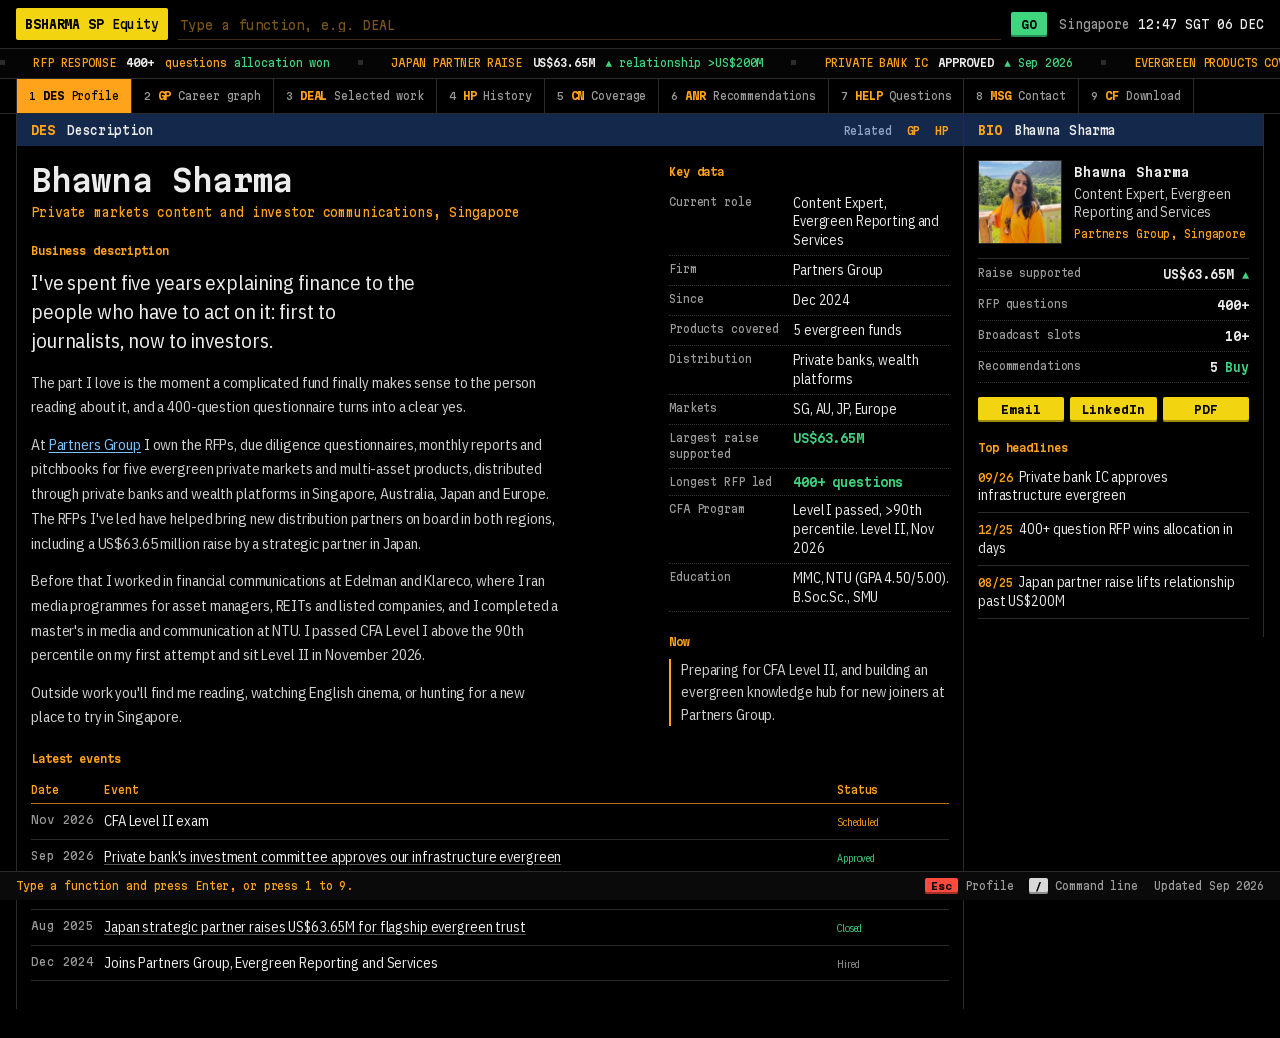
==== index.html @ 039cc3c1 "Publish terminal portfolio Co-Authored-By: Claude Opus 5.5 <noreply@anthropic.com>" ====
<!doctype html>
<html lang="en-SG">
<head>
<meta charset="utf-8">
<meta name="viewport" content="width=device-width, initial-scale=1">
<title>BSHARMA &lt;GO&gt; | Bhawna Sharma</title>
<meta name="description" content="Bhawna Sharma, private markets content and investor communications in Singapore. RFPs, due diligence questionnaires and investor reporting for evergreen funds, with a background in financial PR.">
<link rel="canonical" href="https://bhawna98.github.io/">
<meta name="theme-color" content="#000000">
<meta name="color-scheme" content="dark">
<meta property="og:type" content="profile">
<meta property="og:title" content="BSHARMA &lt;GO&gt; | Bhawna Sharma">
<meta property="og:description" content="Private markets content and investor communications, Singapore. RFPs, DDQs and reporting for evergreen funds.">
<meta property="og:url" content="https://bhawna98.github.io/">
<meta property="og:image" content="https://bhawna98.github.io/assets/img/og-image.png">
<meta property="og:image:width" content="1200">
<meta property="og:image:height" content="630">
<meta name="twitter:card" content="summary_large_image">
<link rel="icon" href="assets/img/favicon.svg" type="image/svg+xml">
<link rel="preload" href="assets/fonts/martianmono.woff2" as="font" type="font/woff2" crossorigin>
<link rel="stylesheet" href="assets/css/terminal.css">
<script>document.documentElement.classList.add("js")</script>
<script type="application/ld+json">
{
  "@context": "https://schema.org",
  "@type": "Person",
  "name": "Bhawna Sharma",
  "jobTitle": "Content Expert, Evergreen Reporting and Services",
  "worksFor": {"@type": "Organization", "name": "Partners Group"},
  "address": {"@type": "PostalAddress", "addressLocality": "Singapore"},
  "email": "mailto:bhawna98@hotmail.com",
  "telephone": "+65 9715 4881",
  "image": "https://bhawna98.github.io/assets/img/headshot.jpg",
  "url": "https://bhawna98.github.io/",
  "sameAs": ["https://www.linkedin.com/in/bhawnasharma1505"],
  "alumniOf": [
    {"@type": "CollegeOrUniversity", "name": "Nanyang Technological University"},
    {"@type": "CollegeOrUniversity", "name": "Singapore Management University"}
  ]
}
</script>
</head>
<body>
<a class="skip" href="#DES">Skip to content</a>

<div class="chrome" id="chrome">
<header class="top">
  <form class="cmd" id="cmd" action="#" autocomplete="off" role="search" aria-label="Terminal command line">
    <span class="sec" title="Loaded security">BSHARMA SP <i>Equity</i></span>
    <label class="sr" for="cmd-in">Type a function, for example DEAL, then press Enter</label>
    <input id="cmd-in" name="fn" type="text" spellcheck="false" autocapitalize="characters" placeholder="Type a function, e.g. DEAL" aria-describedby="cmd-hint" aria-autocomplete="list" aria-controls="cmd-list" aria-expanded="false">
    <button class="key go" type="submit">GO</button>
    <ul class="suggest" id="cmd-list" role="listbox" hidden></ul>
  </form>
  <p class="clock"><span>Singapore</span> <time id="clock">SGT</time></p>
</header>

<div class="tape" aria-hidden="true">
  <div class="tape-track">
    <span>RFP RESPONSE <b>400+</b> questions <em class="up">allocation won</em></span>
    <span>JAPAN PARTNER RAISE <b>US$63.65M</b> <em class="up">&#9650; relationship &gt;US$200M</em></span>
    <span>PRIVATE BANK IC <b>APPROVED</b> <em class="up">&#9650; Sep 2026</em></span>
    <span>EVERGREEN PRODUCTS COVERED <b>5</b></span>
    <span>CRM MIGRATION <b>13,000+</b> contacts</span>
    <span>LINKEDIN VIDEO ENGAGEMENT <b>10.18%</b> <em class="up">&#9650; vs 2&ndash;6% benchmark</em></span>
    <span>BROADCAST INTERVIEWS <b>10+</b> Bloomberg, CNBC, CNA</span>
    <span>CFA LEVEL I <b>&gt;90th pct</b> <em class="flat">Level II Nov 2026</em></span>
    <span>REPORT DRAFTS TO SIGN-OFF <b>&le;4</b></span>
  </div>
</div>

<nav class="fkeys" aria-label="Functions">
  <ol>
    <li><a href="#DES"><kbd>1</kbd><b>DES</b> Profile</a></li>
    <li><a href="#GP"><kbd>2</kbd><b>GP</b> Career graph</a></li>
    <li><a href="#DEAL"><kbd>3</kbd><b>DEAL</b> Selected work</a></li>
    <li><a href="#HP"><kbd>4</kbd><b>HP</b> History</a></li>
    <li><a href="#CN"><kbd>5</kbd><b>CN</b> Coverage</a></li>
    <li><a href="#ANR"><kbd>6</kbd><b>ANR</b> Recommendations</a></li>
    <li><a href="#HELP"><kbd>7</kbd><b>HELP</b> Questions</a></li>
    <li><a href="#MSG"><kbd>8</kbd><b>MSG</b> Contact</a></li>
    <li><a href="#CF"><kbd>9</kbd><b>CF</b> Download</a></li>
  </ol>
</nav>
</div>

<div class="desk">
<main class="screen" id="screen">

  <!-- DES -->
  <section class="fn" id="DES" aria-labelledby="t-des" tabindex="-1">
    <h2 class="bar" id="t-des"><b>DES</b> Description <span class="rel">Related <a href="#GP">GP</a> <a href="#HP">HP</a></span></h2>
    <div class="des">
      <div class="des-main">
        <p class="name">Bhawna Sharma</p>
        <p class="role">Private markets content and investor communications, Singapore</p>
        <h3 class="lbl">Business description</h3>
        <p class="lede">I've spent five years explaining finance to the people who have to act on it: first to journalists, now to investors.</p>
        <div class="prose">
          <p>The part I love is the moment a complicated fund finally makes sense to the person reading about it, and a 400-question questionnaire turns into a clear yes.</p>
          <p>At <a href="https://www.partnersgroup.com" rel="noopener">Partners Group</a> I own the RFPs, due diligence questionnaires, monthly reports and pitchbooks for five evergreen private markets and multi-asset products, distributed through private banks and wealth platforms in Singapore, Australia, Japan and Europe. The RFPs I've led have helped bring new distribution partners on board in both regions, including a US$63.65 million raise by a strategic partner in Japan.</p>
          <p>Before that I worked in financial communications at Edelman and Klareco, where I ran media programmes for asset managers, REITs and listed companies, and I completed a master's in media and communication at NTU. I passed CFA Level I above the 90th percentile on my first attempt and sit Level II in November 2026.</p>
          <p>Outside work you'll find me reading, watching English cinema, or hunting for a new place to try in Singapore.</p>
        </div>
      </div>
      <div class="des-side">
        <h3 class="lbl">Key data</h3>
        <dl class="kv">
          <div><dt>Current role</dt><dd>Content Expert, Evergreen Reporting and Services</dd></div>
          <div><dt>Firm</dt><dd>Partners Group</dd></div>
          <div><dt>Since</dt><dd>Dec 2024</dd></div>
          <div><dt>Products covered</dt><dd>5 evergreen funds</dd></div>
          <div><dt>Distribution</dt><dd>Private banks, wealth platforms</dd></div>
          <div><dt>Markets</dt><dd>SG, AU, JP, Europe</dd></div>
          <div><dt>Largest raise supported</dt><dd class="num">US$63.65M</dd></div>
          <div><dt>Longest RFP led</dt><dd class="num">400+ questions</dd></div>
          <div><dt>CFA Program</dt><dd>Level I passed, &gt;90th percentile. Level II, Nov 2026</dd></div>
          <div><dt>Education</dt><dd>MMC, NTU (GPA 4.50/5.00). B.Soc.Sc., SMU</dd></div>
        </dl>
        <h3 class="lbl">Now</h3>
        <p class="now">Preparing for CFA Level II, and building an evergreen knowledge hub for new joiners at Partners Group.</p>
      </div>
    </div>
    <h3 class="lbl pad">Latest events</h3>
    <table class="grid events">
      <thead><tr><th scope="col">Date</th><th scope="col">Event</th><th scope="col">Status</th></tr></thead>
      <tbody>
        <tr><td class="d">Nov 2026</td><td>CFA Level II exam</td><td><span class="tag flat">Scheduled</span></td></tr>
        <tr><td class="d">Sep 2026</td><td><a href="#deal-ic">Private bank's investment committee approves our infrastructure evergreen</a></td><td><span class="tag up">Approved</span></td></tr>
        <tr><td class="d">Dec 2025</td><td><a href="#deal-rfp">400+ question RFP for a Spanish bank's new multi-strategy fund</a></td><td><span class="tag up">Allocation won</span></td></tr>
        <tr><td class="d">Aug 2025</td><td><a href="#deal-jp">Japan strategic partner raises US$63.65M for flagship evergreen trust</a></td><td><span class="tag up">Closed</span></td></tr>
        <tr><td class="d">Dec 2024</td><td>Joins Partners Group, Evergreen Reporting and Services</td><td><span class="tag">Hired</span></td></tr>
      </tbody>
    </table>
  </section>

  <!-- GP -->
  <section class="fn" id="GP" aria-labelledby="t-gp" tabindex="-1">
    <h2 class="bar" id="t-gp"><b>GP</b> Career graph, Aug 2016 to date <span class="rel">Related <a href="#HP">HP</a> <a href="#DEAL">DEAL</a></span></h2>
    <p class="intro">Ten years in one line: from reporting financial news, to getting clients into it, to writing the documents investors allocate on. Flags mark the events in the table below.</p>
    <div class="chart-wrap">
      <svg class="gp" viewBox="0 0 960 330" role="img" aria-labelledby="gp-title gp-desc">
        <title id="gp-title">Career timeline, 2016 to 2026</title>
        <desc id="gp-desc">Four lanes. Study: SMU Aug 2016 to Jan 2021, NTU Aug 2023 to Dec 2024. CFA Program Nov 2023 to Nov 2026. Communications: Klareco Jun 2021 to Jan 2022, Edelman Feb 2022 to Jul 2023, Moody's Jun to Aug 2024. Private markets: Partners Group Dec 2024 to date. Eight flagged events are listed in the table that follows.</desc>
        <!-- x = 120 + (year - 2016.583) * 80 ; 2016.583 = Aug 2016 -->
        <g class="gx">
          <line x1="153" y1="56" x2="153" y2="292"/><line x1="233" y1="56" x2="233" y2="292"/><line x1="313" y1="56" x2="313" y2="292"/><line x1="393" y1="56" x2="393" y2="292"/><line x1="473" y1="56" x2="473" y2="292"/><line x1="553" y1="56" x2="553" y2="292"/><line x1="633" y1="56" x2="633" y2="292"/><line x1="713" y1="56" x2="713" y2="292"/><line x1="793" y1="56" x2="793" y2="292"/><line x1="873" y1="56" x2="873" y2="292"/>
        </g>
        <g class="ax">
          <text x="153" y="312">2017</text><text x="233" y="312">2018</text><text x="313" y="312">2019</text><text x="393" y="312">2020</text><text x="473" y="312">2021</text><text x="553" y="312">2022</text><text x="633" y="312">2023</text><text x="713" y="312">2024</text><text x="793" y="312">2025</text><text x="873" y="312">2026</text>
        </g>
        <g class="lanes">
          <text x="10" y="112">Study</text>
          <text x="10" y="162">CFA Program</text>
          <text x="10" y="212">Communications</text>
          <text x="10" y="262">Private markets</text>
          <line x1="120" y1="292" x2="950" y2="292"/>
        </g>
        <!-- event flag poles sit behind the bars -->
        <g class="flags">
          <g><line x1="550.0" y1="196" x2="550.0" y2="30"/><rect x="550.0" y="30" width="15" height="16"/><text x="557.5" y="42">1</text></g>
          <g><line x1="623.4" y1="196" x2="623.4" y2="30"/><rect x="623.4" y="30" width="15" height="16"/><text x="630.9" y="42">2</text></g>
          <g><line x1="630.0" y1="196" x2="630.0" y2="54"/><rect x="630.0" y="54" width="15" height="16"/><text x="637.5" y="66">3</text></g>
          <g><line x1="756.6" y1="196" x2="756.6" y2="30"/><rect x="756.6" y="30" width="15" height="16"/><text x="764.1" y="42">4</text></g>
          <g><line x1="843.4" y1="246" x2="843.4" y2="30"/><rect x="843.4" y="30" width="15" height="16"/><text x="850.9" y="42">5</text></g>
          <g><line x1="870.0" y1="246" x2="870.0" y2="54"/><rect x="870.0" y="54" width="15" height="16"/><text x="877.5" y="66">6</text></g>
          <g><line x1="930.0" y1="246" x2="930.0" y2="30"/><rect x="930.0" y="30" width="15" height="16"/><text x="937.5" y="42">7</text></g>
          <g class="next"><line x1="943.4" y1="146" x2="943.4" y2="54"/><rect x="943.4" y="54" width="15" height="16"/><text x="950.9" y="66">8</text></g>
        </g>
        <!-- bars -->
        <g class="b study">
          <rect x="120.0" y="96" width="353.4" height="24"/><text x="128.0" y="112">SMU, B.Soc.Sc. Politics, Law and Economics</text>
          <rect x="680.0" y="96" width="113.4" height="24"/><text x="688.0" y="112">NTU, MMC</text>
        </g>
        <g class="b cfa">
          <rect x="700.0" y="146" width="233.4" height="24"/><text x="708.0" y="162">CFA Program, Level I passed</text>
          <rect class="future" x="933.4" y="146" width="13.3" height="24"/>
        </g>
        <g class="b comms">
          <rect x="506.7" y="196" width="51.3" height="24"/><text x="506.7" y="189" class="above">Klareco</text>
          <rect x="560.0" y="196" width="120.0" height="24"/><text x="568.0" y="212">Edelman</text>
          <rect x="746.7" y="196" width="20.0" height="24"/><text x="746.7" y="189" class="above">Moody's</text>
        </g>
        <g class="b pm">
          <rect x="786.7" y="246" width="146.7" height="24"/><text x="794.7" y="262">Partners Group</text>
        </g>
        <line class="now" x1="933.4" y1="80" x2="933.4" y2="292"/><text class="now-lbl" x="933.4" y="76">now</text>
      </svg>
    </div>
    <p class="swipe">Swipe the chart to see earlier years.</p>
    <table class="grid legend">
      <thead><tr><th scope="col">Flag</th><th scope="col">Date</th><th scope="col">Event</th></tr></thead>
      <tbody>
        <tr><td class="f">1</td><td class="d">Dec 2021</td><td>Seven placements for a dormitory operator on International Migrants Day, including Straits Times and CNA</td></tr>
        <tr><td class="f">2</td><td class="d">Nov 2022</td><td>First Bloomberg TV interview for Principal Asset Management's Head of Asian Fixed Income</td></tr>
        <tr><td class="f">3</td><td class="d">Dec 2022</td><td>Wall Street Journal coverage for the same programme</td></tr>
        <tr><td class="f">4</td><td class="d">2024</td><td>Moody's LinkedIn video series: 10.18% engagement, 8.62% click-through</td></tr>
        <tr><td class="f">5</td><td class="d">Aug 2025</td><td>US$63.65M raise by a strategic partner in Japan</td></tr>
        <tr><td class="f">6</td><td class="d">Dec 2025</td><td>400+ question RFP; allocation won within days</td></tr>
        <tr><td class="f">7</td><td class="d">Sep 2026</td><td>Investment committee approval from a leading Asian private bank</td></tr>
        <tr><td class="f next">8</td><td class="d">Nov 2026</td><td>CFA Level II (scheduled)</td></tr>
      </tbody>
    </table>
  </section>

  <!-- DEAL -->
  <section class="fn" id="DEAL" aria-labelledby="t-deal" tabindex="-1">
    <h2 class="bar" id="t-deal"><b>DEAL</b> Selected work <span class="rel">Related <a href="#ANR">ANR</a> <a href="#CN">CN</a></span></h2>
    <p class="intro">Select a row for the full story. Client names are withheld; quotations from internal emails are reproduced with names removed.</p>
    <div class="dlog" role="list">
      <div class="dhead" aria-hidden="true"><span>Date</span><span>Counterparty</span><span>Mandate</span><span>Size</span><span>Outcome</span></div>

      <details class="drow" id="deal-ic" role="listitem">
        <summary><span class="d">Sep 2026</span><span class="cp">Leading Asian private bank</span><span class="md">DDQ and data appendices, infrastructure evergreen</span><span class="sz">&mdash;</span><span class="oc up">IC approved</span></summary>
        <div class="dbody">
          <h3>Investment committee approval from a leading Asian private bank</h3>
          <p>I led the due diligence questionnaire and data appendices for our infrastructure evergreen independently. The bank's investment committee approved the fund in September 2026, and I'm now updating the appendices ahead of its launch.</p>
          <blockquote><p>&ldquo;Good news &ndash; [the bank] has received IC approval for [the fund]. Thanks so much for your help!&rdquo;</p><footer>Private Wealth APAC, Partners Group</footer></blockquote>
        </div>
      </details>

      <details class="drow" id="deal-rfp" role="listitem">
        <summary><span class="d">Dec 2025</span><span class="cp">Leading Spanish bank</span><span class="md">RFP, 400+ questions</span><span class="sz">&mdash;</span><span class="oc up">Allocation won</span></summary>
        <div class="dbody">
          <h3>A 400-question RFP, answered in time to win the allocation</h3>
          <p>A leading Spanish bank was building its market's first multi-strategy, open-ended private markets fund with Partners Group and needed our infrastructure evergreen through due diligence first. I ran the full response and submitted at 1am Singapore time. Within 24 hours the bank said it would include the fund, and within days it committed to it as the fourth Partners Group evergreen in its new fund.</p>
          <h4>How I ran it</h4>
          <p>The questionnaire ran past 400 questions, several well beyond the standard ILPA DDQ, and its deadline collided with month-end reporting. I built a tracker that gave every question an owner, a status and a reviewer, so nothing stalled with experts across investments, product, legal and compliance, then worked through the weekend and several late nights to fold in every expert comment.</p>
          <blockquote><p>&ldquo;Bhawna put in an incredible amount of work (including working through the entire weekend and several late nights) to ensure all questions were answered and comments from SMEs incorporated. As a result of these efforts, [the bank] has already committed to including [the fund] as the 4th PG Evergreen in their upcoming fund.&rdquo;</p><footer>Head of Evergreen Reporting and Services, Partners Group</footer></blockquote>
          <blockquote><p>&ldquo;Again, just walking out of a meeting with [the bank] and they are already willing to include this&hellip; So THANK YOU again, this contributes to the business!!!&rdquo;</p><footer>Relationship Manager, Partners Group</footer></blockquote>
        </div>
      </details>

      <details class="drow" id="deal-jp" role="listitem">
        <summary><span class="d">Aug 2025</span><span class="cp">Strategic distribution partner, Japan</span><span class="md">RFP, flagship evergreen trust</span><span class="sz num">US$63.65M</span><span class="oc up">Raised</span></summary>
        <div class="dbody">
          <h3>US$63.65 million from a strategic distribution partner</h3>
          <p>One of Partners Group's strategic partners in Japan, a securities joint venture of two global banks, raised a second round for our flagship evergreen trust through its Japan feeder. I led the RFP behind the conversion. The raise took the relationship above US$200 million, and senior leadership recognised it as deepening a global strategic partnership.</p>
          <blockquote><p>&ldquo;With the new subscription, this pushes the [partner] relationships above US$200m in size with plans for further fund raises in 2026, deepening the strategic partnership we have together with [the partner's parent bank] globally.&rdquo;</p><footer>Then Head of Hong Kong office, Partners Group</footer></blockquote>
        </div>
      </details>

      <details class="drow" id="deal-media" role="listitem">
        <summary><span class="d">2022&ndash;23</span><span class="cp">Principal Asset Management</span><span class="md">Media programme, Asia</span><span class="sz num">10+ broadcast</span><span class="oc up">Bloomberg, CNBC, WSJ</span></summary>
        <div class="dbody">
          <h3>Building an asset manager's voice in Asian media</h3>
          <p>Principal Asset Management had strong coverage in the US and UK but little in Asia. As day-to-day media lead I pitched around the news cycle and prepared its Head of Asian Fixed Income, who was new to interviews, until he was fronting Bloomberg and CNBC. The programme produced more than ten broadcast appearances, plus coverage in the Wall Street Journal, Pensions &amp; Investments and Citywire Asia, and outlets began coming to us for interviews.</p>
          <p><a class="fnlink" href="#CN"><b>CN</b> See the coverage</a></p>
        </div>
      </details>

      <details class="drow" id="deal-centurion" role="listitem">
        <summary><span class="d">Dec 2021</span><span class="cp">Centurion Corporation</span><span class="md">Reputation, International Migrants Day</span><span class="sz num">7 placements</span><span class="oc up">ST, CNA, Ch 5, Ch 8</span></summary>
        <div class="dbody">
          <h3>Turning around coverage for a dormitory operator</h3>
          <p>After a Business Times article questioned the gap between Centurion Corporation's ESG commitments and conditions for migrant workers, International Migrants Day was a chance to show its welfare work. Splitting outreach with my manager on a tight timeline, we secured seven placements, including The Straits Times, CNA and the Channel 5 and Channel 8 evening news.</p>
        </div>
      </details>
    </div>

    <h3 class="lbl pad">Other activity</h3>
    <table class="grid">
      <thead><tr><th scope="col">Date</th><th scope="col">Activity</th><th scope="col" class="r">Figure</th></tr></thead>
      <tbody>
        <tr><td class="d">2025&ndash;26</td><td>Monthly reporting for five evergreen products; complex reports signed off in four drafts or fewer</td><td class="r num">&le;4 drafts</td></tr>
        <tr><td class="d">2025</td><td>Migration of client contacts to a new CRM platform</td><td class="r num">13,000+</td></tr>
        <tr><td class="d">2024</td><td>LinkedIn video campaign at Moody's, against a 2&ndash;6% benchmark</td><td class="r num">10.18% eng.<br>8.62% CTR</td></tr>
        <tr><td class="d">2022</td><td>Account lead on assets for the Singapore Media Festival</td><td class="r num">20+</td></tr>
        <tr><td class="d">2021</td><td>Research behind winning SPAC pitches at Klareco</td><td class="r num">2 won</td></tr>
      </tbody>
    </table>
  </section>

  <!-- HP -->
  <section class="fn" id="HP" aria-labelledby="t-hp" tabindex="-1">
    <h2 class="bar" id="t-hp"><b>HP</b> History <span class="rel">Related <a href="#GP">GP</a></span></h2>
    <div class="hist">
      <details class="hrow" open>
        <summary><span class="d">Dec 2024 &ndash; now</span><span class="pos">Content Expert, Evergreen Reporting and Services</span><span class="org">Partners Group</span></summary>
        <p>Own RFPs, DDQs, monthly reports and pitchbooks for five evergreen products. Mentor junior colleagues, maintain the team's documentation and am building a knowledge hub for new joiners. Adopted Upslide for monthly pitchbooks and worked with two internal teams to automate manual reporting steps in under a week.</p>
      </details>
      <details class="hrow">
        <summary><span class="d">Jun &ndash; Aug 2024</span><span class="pos">Marketing Intern, Compliance and Third-Party Risk</span><span class="org">Moody's</span></summary>
        <p>Ran the content campaign for a fireside video series from messaging to post-launch analysis, co-wrote two insight articles, and built an APAC PR pitchbook from scratch.</p>
      </details>
      <details class="hrow">
        <summary><span class="d">Aug 2023 &ndash; Dec 2024</span><span class="pos">Master of Media and Communication</span><span class="org">Nanyang Technological University</span></summary>
        <p>GPA 4.50/5.00. Enrolled in the CFA Program in the same year; passed Level I above the 90th percentile.</p>
      </details>
      <details class="hrow">
        <summary><span class="d">Feb 2022 &ndash; Jul 2023</span><span class="pos">Client Executive</span><span class="org">Edelman Singapore</span></summary>
        <p>Day-to-day lead on financial services and public sector accounts, including Principal Asset Management, IMDA and Standard Chartered. My creative brief for one account was used in office-wide training as the example to follow.</p>
      </details>
      <details class="hrow">
        <summary><span class="d">Jun 2021 &ndash; Jan 2022</span><span class="pos">Executive, Financial Communications</span><span class="org">Klareco Communications</span></summary>
        <p>Media monitoring, announcements and media relations across eight accounts including Parkway Life REIT, Sembcorp Marine, Cambridge Associates and Centurion, plus research for new-business pitches.</p>
      </details>
      <details class="hrow">
        <summary><span class="d">Aug 2016 &ndash; Jan 2021</span><span class="pos">B.Soc.Sc. in Politics, Law and Economics</span><span class="org">Singapore Management University</span></summary>
        <p>Internships at CNBC (five published articles on CNBC.com), Temasek International on the Temasek Review, and Yara Asia.</p>
      </details>
    </div>
  </section>

  <!-- CN -->
  <section class="fn" id="CN" aria-labelledby="t-cn" tabindex="-1">
    <h2 class="bar" id="t-cn"><b>CN</b> Coverage <span class="rel">Related <a href="#deal-media">DEAL</a></span></h2>
    <p class="intro">Coverage I secured for clients, and pieces I wrote. Links open the original source.</p>
    <div class="filters" role="group" aria-label="Filter coverage">
      <button type="button" aria-pressed="true" data-f="all">All <span>17</span></button>
      <button type="button" aria-pressed="false" data-f="tv">Broadcast <span>6</span></button>
      <button type="button" aria-pressed="false" data-f="print">Print and online <span>7</span></button>
      <button type="button" aria-pressed="false" data-f="own">Written by me <span>4</span></button>
    </div>
    <ol class="news">
      <li data-k="tv"><span class="d">May 23</span><span class="src">BBG</span><a href="https://www.bloomberg.com/news/videos/2023-05-19/principal-s-howe-chung-wan-on-fixed-income-strategy-video" rel="noopener">Principal's Howe Chung Wan on fixed income strategy</a><span class="ty">TV</span></li>
      <li data-k="print"><span class="d">May 23</span><span class="src">P&amp;I</span><a href="https://www.pionline.com/special-report-family-office/rise-family-offices-asia-friend-or-foe-money-managers" rel="noopener">Rise of family offices in Asia: friend or foe to money managers?</a><span class="ty">Print</span></li>
      <li data-k="tv"><span class="d">Mar 23</span><span class="src">BBG</span><a href="https://www.bloomberg.com/news/videos/2023-03-23/closer-to-the-end-of-fed-hikes-principal-am-s-wan" rel="noopener">Closer to the end of Fed hikes</a><span class="ty">TV</span></li>
      <li data-k="print"><span class="d">Dec 22</span><span class="src">WSJ</span><a href="https://www.wsj.com/articles/chinese-property-bonds-are-suddenly-a-huge-winner-11671171794" rel="noopener">Chinese property bonds are suddenly a huge winner</a><span class="ty">Print</span></li>
      <li data-k="tv"><span class="d">Nov 22</span><span class="src">BBG</span><a href="https://www.bloomberg.com/news/videos/2022-11-01/making-sense-of-global-markets" rel="noopener">Making sense of global markets</a><span class="ty">TV</span></li>
      <li data-k="tv"><span class="d">2022&ndash;23</span><span class="src">CNA</span><a href="https://www.channelnewsasia.com/watch/strong-returns-us-market-date-expert-4276716" rel="noopener">Strong returns in US market to date</a><span class="ty">TV</span></li>
      <li data-k="tv"><span class="d">2022&ndash;23</span><span class="src">MFM</span><a href="https://www.moneyfm893.sg/guest/howe-chung-wan-principal-global-investors/" rel="noopener">Four interviews with Principal's Head of Asian Fixed Income</a><span class="ty">Radio</span></li>
      <li data-k="print"><span class="d">2022&ndash;23</span><span class="src">CITY</span><a href="https://citywire.com/asia/news/principal-am-sees-success-in-china-in-decades-not-years/a2408333" rel="noopener">Principal AM sees success in China 'in decades, not years'</a><span class="ty">Online</span></li>
      <li data-k="own"><span class="d">2024</span><span class="src">MCO</span><a href="https://www.moodys.com/web/en/us/kyc/resources/insights/how-organized-crime-networks-operate-financial-scams.html" rel="noopener">How organized crime networks operate financial scams</a><span class="ty">Co-written</span></li>
      <li data-k="own"><span class="d">2024</span><span class="src">MCO</span><a href="https://www.moodys.com/web/en/us/kyc/resources/insights/value-financial-intelligence-public-sector-agencies.html" rel="noopener">The value of financial intelligence for public sector agencies</a><span class="ty">Co-written</span></li>
      <li data-k="tv"><span class="d">Dec 21</span><span class="src">CNA</span><a href="https://www.channelnewsasia.com/watch/workers-dormitories-celebrate-international-migrants-day-video-2389006" rel="noopener">Workers in dormitories celebrate International Migrants Day</a><span class="ty">TV</span></li>
      <li data-k="print"><span class="d">Dec 21</span><span class="src">ST</span><a href="https://www.straitstimes.com/singapore/kayaking-cricket-and-cheer-as-foreign-workers-celebrate-international-migrants-day-in-singapore" rel="noopener">Kayaking, cricket and cheer as foreign workers mark International Migrants Day</a><span class="ty">Print</span></li>
      <li data-k="print"><span class="d">Dec 21</span><span class="src">P&amp;I</span><a href="https://www.pionline.com/consultants/cambridge-associates-brings-back-managing-director-singapore" rel="noopener">Cambridge Associates brings back managing director in Singapore</a><span class="ty">Online</span></li>
      <li data-k="print"><span class="d">Dec 21</span><span class="src">CITY</span><a href="https://citywireasia.com/news/chinese-tech-stocks-near-record-lows-as-didi-delists-in-the-us/a1591482" rel="noopener">Chinese tech stocks near record lows as Didi delists in the US</a><span class="ty">Online</span></li>
      <li data-k="own"><span class="d">Dec 21</span><span class="src">HUBB</span><a href="https://www.hubbis.com/news/trading-platform-moomoo-offers-singapore-investors-early-access-to-first-sgx-listed-etf-that-captures-opportunities-in-fast-growing-chinese-future-mobility-market" rel="noopener">Press release for moomoo, picked up by Hubbis</a><span class="ty">Release</span></li>
      <li data-k="print"><span class="d">Nov 21</span><span class="src">ST</span><a href="https://www.straitstimes.com/singapore/deepavali-a-celebration-of-hope-this-year-for-migrant-workers-in-the-dormitories" rel="noopener">Deepavali a celebration of hope for migrant workers in dormitories</a><span class="ty">Print</span></li>
      <li data-k="own"><span class="d">Aug 21</span><span class="src">KLAR</span><span class="plain">Shareholder activism: what if you're in the hot seat?</span><span class="ty">Byline</span></li>
    </ol>
  </section>

  <!-- ANR -->
  <section class="fn" id="ANR" aria-labelledby="t-anr" tabindex="-1">
    <h2 class="bar" id="t-anr"><b>ANR</b> Recommendations <span class="rel">Related <a href="#DEAL">DEAL</a></span></h2>
    <div class="consensus">
      <div>
        <p class="c-lbl">Consensus</p>
        <p class="c-val">Buy</p>
      </div>
      <div class="c-bar">
        <div class="meter" role="img" aria-label="5 of 5 recommenders positive"><span style="width:100%"></span></div>
        <p class="c-count"><span class="up">Positive 5</span> <span>Neutral 0</span> <span>Negative 0</span></p>
        <p class="c-note">From written recommendations by former managers and clients, on LinkedIn and in reference letters.</p>
      </div>
    </div>
    <div class="recs">
      <figure class="rec">
        <blockquote><p>Bhawna handled this &lsquo;180-degree&rsquo; shift in her typical responsibilities with total composure and a wonderful attitude. She is open-minded, eager to grow, and possesses the grit needed to move fast without sacrificing quality.</p></blockquote>
        <figcaption><b>Melissa Tay</b> Account Director, Government of Singapore; formerly Edelman</figcaption>
      </figure>
      <figure class="rec">
        <blockquote><p>She consistently took ownership of her key projects, required minimal supervision, and contributed new ideas&hellip; Bhawna was accountable for tight timelines and stakeholder management with global colleagues, which she navigated with confidence.</p></blockquote>
        <figcaption><b>Line manager</b> Moody's</figcaption>
      </figure>
      <figure class="rec">
        <blockquote><p>She is patient, eager to learn, receptive to feedback and great at building relationships even with challenging client stakeholders&hellip; someone you can rely on to keep a look at the blind spots.</p></blockquote>
        <figcaption><b>Devanshi Monga</b> Senior Manager, Edelman</figcaption>
      </figure>
      <figure class="rec">
        <blockquote><p>Bhawna was very trusted as a key team member on a client account, where she ensured all execution was delivered with detail and thought, and within timelines even when they were urgent.</p></blockquote>
        <figcaption><b>Pamela Phua</b> Managing Partner, Southeast Asia, Media OutReach Newswire</figcaption>
      </figure>
      <figure class="rec">
        <blockquote><p>She remained dedicated and professional to her assigned duties&hellip; I am proud of how resilient she has grown to be.</p></blockquote>
        <figcaption><b>Pearl Lam</b> Head of Investor Relations, Elite UK REIT; formerly Klareco Communications</figcaption>
      </figure>
    </div>
  </section>

  <!-- HELP -->
  <section class="fn" id="HELP" aria-labelledby="t-help" tabindex="-1">
    <h2 class="bar" id="t-help"><b>HELP</b> Questions <span class="rel">Related <a href="#MSG">MSG</a></span></h2>
    <div class="qa">
      <details>
        <summary>How do you run a large RFP?</summary>
        <p>A kick-off call with every contributor and a deadline we've negotiated rather than assumed. A tracker with an owner, a status and a reviewer for each question. Answers come from the RFP library first and from experts only for what's new, and everything goes through compliance review before it leaves. Afterwards each new answer goes back into the library, so the next submission is faster.</p>
      </details>
      <details>
        <summary>How do you keep reports accurate under deadline?</summary>
        <p>A checklist, and a draft budget: two drafts for simpler products, four for complex ones including external review. I also read the numbers, not just the words. I've caught incorrect figures in a NAV bridge for a semi-annual report, worked out that value created by a share transfer more than offset FX losses in a monthly report, and traced how an overweight syndication position flowed through every table and chart.</p>
      </details>
      <details>
        <summary>Why move from PR to private markets?</summary>
        <p>Most of my agency work was for REITs, SPACs, asset managers and a global bank's markets team, and the part I enjoyed most was understanding the investment story well enough to explain it. I studied for it on the side, through a master's and the CFA Program, and then made the move.</p>
      </details>
      <details>
        <summary>What are you still learning?</summary>
        <p>Operational due diligence as a separate workstream from investment DDQs, and the mechanics of private-wealth platforms in more depth. I work alongside the teams who own both today, and they're the next things I want to own myself. And CFA Level II, in November.</p>
      </details>
      <details>
        <summary>How do I use this site?</summary>
        <p>It works like a Bloomberg terminal. Type a function code such as DEAL or CN into the command line at the top and press Enter, or press the numbers 1 to 9. Esc takes you back to the profile. Everything is also reachable from the menu.</p>
      </details>
    </div>
  </section>

  <!-- MSG -->
  <section class="fn" id="MSG" aria-labelledby="t-msg" tabindex="-1">
    <h2 class="bar" id="t-msg"><b>MSG</b> Contact <span class="rel">Related <a href="#CF">CF</a></span></h2>
    <div class="msg">
      <form class="compose" id="compose" action="mailto:bhawna98@hotmail.com" method="get" enctype="text/plain">
        <div class="field"><span class="fl">To</span><span class="fv">Bhawna Sharma &lt;bhawna98@hotmail.com&gt;</span></div>
        <div class="field"><label class="fl" for="m-subj">Subject</label><input id="m-subj" name="subject" type="text" value="Hello from your portfolio"></div>
        <div class="field area"><label class="fl" for="m-body">Message</label><textarea id="m-body" name="body" rows="6"></textarea></div>
        <div class="send"><button class="key go wide" type="submit">Send</button><span class="hint">Opens your email app with this message ready to send.</span></div>
      </form>
      <dl class="kv direct">
        <div><dt>Email</dt><dd><a href="mailto:bhawna98@hotmail.com">bhawna98@hotmail.com</a></dd></div>
        <div><dt>Phone</dt><dd><a href="tel:+6597154881">+65 9715 4881</a></dd></div>
        <div><dt>LinkedIn</dt><dd><a href="https://www.linkedin.com/in/bhawnasharma1505" rel="noopener">bhawnasharma1505</a></dd></div>
        <div><dt>Based in</dt><dd>Singapore</dd></div>
      </dl>
    </div>
  </section>

  <!-- CF -->
  <section class="fn" id="CF" aria-labelledby="t-cf" tabindex="-1">
    <h2 class="bar" id="t-cf"><b>CF</b> Download <span class="rel">Related <a href="#MSG">MSG</a></span></h2>
    <table class="grid files">
      <thead><tr><th scope="col">Filed</th><th scope="col">Document</th><th scope="col">Format</th><th scope="col"><span class="sr">Action</span></th></tr></thead>
      <tbody>
        <tr><td class="d">Sep 2026</td><td>Portfolio, two pages, for emails and applications</td><td>PDF</td><td class="r"><a class="key yellow" href="Bhawna-Sharma-Portfolio.pdf" download>Download</a></td></tr>
        <tr><td class="d">Current</td><td>LinkedIn profile</td><td>Web</td><td class="r"><a class="key yellow" href="https://www.linkedin.com/in/bhawnasharma1505" rel="noopener">Open</a></td></tr>
      </tbody>
    </table>
  </section>

</main>

<aside class="card" aria-label="Summary">
  <h2 class="bar"><b>BIO</b> Bhawna Sharma</h2>
  <div class="card-id">
    <img src="assets/img/headshot.jpg" alt="Bhawna Sharma" width="200" height="200">
    <div>
      <p class="card-name">Bhawna Sharma</p>
      <p class="card-role">Content Expert, Evergreen Reporting and Services</p>
      <p class="card-org">Partners Group, Singapore</p>
    </div>
  </div>
  <dl class="quote">
    <div><dt>Raise supported</dt><dd>US$63.65M <span class="up">&#9650;</span></dd></div>
    <div><dt>RFP questions</dt><dd>400+</dd></div>
    <div><dt>Broadcast slots</dt><dd>10+</dd></div>
    <div><dt>Recommendations</dt><dd>5 <span class="up">Buy</span></dd></div>
  </dl>
  <ul class="actions">
    <li><a class="key yellow" href="mailto:bhawna98@hotmail.com">Email</a></li>
    <li><a class="key yellow" href="https://www.linkedin.com/in/bhawnasharma1505" rel="noopener">LinkedIn</a></li>
    <li><a class="key yellow" href="Bhawna-Sharma-Portfolio.pdf" download>PDF</a></li>
  </ul>
  <h3 class="lbl">Top headlines</h3>
  <ul class="heads">
    <li><a href="#deal-ic"><span class="d">09/26</span> Private bank IC approves infrastructure evergreen</a></li>
    <li><a href="#deal-rfp"><span class="d">12/25</span> 400+ question RFP wins allocation in days</a></li>
    <li><a href="#deal-jp"><span class="d">08/25</span> Japan partner raise lifts relationship past US$200M</a></li>
  </ul>
</aside>
</div>

<footer class="status">
  <p class="msgline" id="status" role="status" aria-live="polite">Type a function and press Enter, or press 1 to 9.</p>
  <p class="keys"><span><kbd class="k red">Esc</kbd> Profile</span> <span><kbd class="k">/</kbd> Command line</span> <span class="upd">Updated Sep 2026</span></p>
</footer>

<script src="assets/js/terminal.js" defer></script>
</body>
</html>
---- assets/css/terminal.css ----
/* BSHARMA <GO>: a Bloomberg-terminal portfolio.
   Colours are defined once here. */

@font-face { font-family: "Martian Mono"; src: url(../fonts/martianmono.woff2) format("woff2"); font-weight: 100 800; font-stretch: 75% 112.5%; font-display: swap; }
@font-face { font-family: "Plex Cond"; src: url(../fonts/plexcond-400.woff2) format("woff2"); font-weight: 400; font-display: swap; }
@font-face { font-family: "Plex Cond"; src: url(../fonts/plexcond-400i.woff2) format("woff2"); font-weight: 400; font-style: italic; font-display: swap; }
@font-face { font-family: "Plex Cond"; src: url(../fonts/plexcond-600.woff2) format("woff2"); font-weight: 600; font-display: swap; }

:root {
  --black: #000000;
  --amber: #FFA31A;      /* terminal amber: labels, function codes, the command line */
  --amber-dim: #B8741A;  /* chart bars that are context, not the headline */
  --text: #ECECEC;       /* data and reading text */
  --muted: #9A9A9A;      /* secondary data */
  --rule: #2B2B2B;       /* panel and row dividers */
  --navy: #13284A;       /* panel title bars */
  --navy-hi: #1D3C6B;    /* hover row */
  --up: #3FD47E;         /* positive outcomes */
  --down: #FF4B3E;       /* cancel key */
  --key: #F2D411;        /* yellow keyboard keys */
  --link: #7CC4FF;       /* links inside reading text */

  --mono: "Martian Mono", ui-monospace, Menlo, monospace;
  --sans: "Plex Cond", "IBM Plex Sans Condensed", "Arial Narrow", system-ui, sans-serif;
}

* { box-sizing: border-box; }
html { -webkit-text-size-adjust: 100%; background: var(--black); }
body {
  margin: 0; background: var(--black); color: var(--text);
  font: 400 12px/1.5 var(--mono); font-stretch: 90%; letter-spacing: -0.01em;
  font-variant-numeric: tabular-nums;
  min-height: 100vh; display: flex; flex-direction: column;
}
a { color: inherit; }
p { margin: 0; }
h2, h3, h4 { margin: 0; font-weight: 500; }
::selection { background: var(--amber); color: var(--black); }
:focus-visible { outline: 2px solid var(--key); outline-offset: 1px; }

.sr { position: absolute; width: 1px; height: 1px; overflow: hidden; clip: rect(0 0 0 0); white-space: nowrap; }
.skip { position: absolute; left: 8px; top: -40px; z-index: 20; background: var(--key); color: var(--black); padding: 6px 10px; }
.skip:focus { top: 8px; }

.up { color: var(--up); }
.num { font-variant-numeric: tabular-nums; }

/* ---------- keys (the physical Bloomberg keyboard) ---------- */
.key, kbd.k {
  display: inline-flex; align-items: center; justify-content: center;
  font: 700 11px/1 var(--mono); text-decoration: none; letter-spacing: 0;
  padding: 7px 10px; border: 0; border-radius: 2px; cursor: pointer;
  box-shadow: inset 0 -2px 0 rgb(0 0 0 / .35);
}
.key.go { background: var(--up); color: var(--black); }
.key.yellow { background: var(--key); color: var(--black); }
kbd.k { background: #D9D9D9; color: var(--black); padding: 3px 6px; font-size: 10px; }
kbd.k.red { background: var(--down); color: var(--black); }
.key:hover { filter: brightness(1.12); }
.key:active { box-shadow: none; transform: translateY(1px); }

/* ---------- top: command line ---------- */
.chrome { position: sticky; top: 0; z-index: 10; background: var(--black); }
.top { position: relative; z-index: 2;
  display: flex; align-items: stretch; gap: 12px;
  background: var(--black); border-bottom: 1px solid var(--rule);
  padding: 8px 16px;
}
.cmd { position: relative; flex: 1; display: flex; align-items: center; gap: 10px; min-width: 0; }
.sec {
  flex: none; background: var(--key); color: var(--black); font-weight: 700;
  padding: 7px 9px; border-radius: 2px; white-space: nowrap;
}
.sec i { font-style: normal; font-weight: 500; }
.cmd input {
  flex: 1; min-width: 0; background: transparent; border: 0; border-bottom: 1px solid #3a2a10;
  color: var(--amber); font: 600 15px/1 var(--mono); text-transform: uppercase;
  padding: 6px 2px; caret-color: var(--amber); letter-spacing: .02em;
}
.cmd input::placeholder { color: #7a5518; text-transform: none; font-weight: 400; font-size: 12px; }
.cmd input:focus { outline: none; border-bottom-color: var(--amber); }
.suggest {
  position: absolute; left: 0; right: 0; max-width: 460px; top: calc(100% + 8px); margin: 0; padding: 4px 0; list-style: none;
  background: #0B0B0B; border: 1px solid var(--amber); max-height: 60vh; overflow: auto;
}
.suggest li { display: grid; grid-template-columns: 5.5em 1fr; gap: 12px; padding: 6px 12px; cursor: pointer; }
.suggest li b { color: var(--amber); font-weight: 700; }
.suggest li span { font-family: var(--sans); font-size: 14px; color: var(--text); }
.suggest li[aria-selected="true"], .suggest li:hover { background: var(--navy-hi); }
.clock { align-self: center; color: var(--muted); white-space: nowrap; }
.clock time { color: var(--text); }

/* ---------- ticker tape ---------- */
.tape { overflow: hidden; border-bottom: 1px solid var(--rule); background: #050505; white-space: nowrap; }
.tape-track { display: inline-flex; padding: 6px 0; }
.js .tape-track { animation: tape 70s linear infinite; }
.tape:hover .tape-track { animation-play-state: paused; }
.tape span { padding: 0 28px 0 0; color: var(--amber); font-size: 11px; }
.tape span::before { content: ""; display: inline-block; width: 5px; height: 5px; background: var(--rule); margin-right: 28px; vertical-align: 2px; }
.tape b { color: var(--text); font-weight: 600; margin: 0 4px; }
.tape em { font-style: normal; }
.tape .flat { color: var(--muted); }
@keyframes tape { to { transform: translateX(-50%); } }

/* ---------- function menu ---------- */
.fkeys { border-bottom: 1px solid var(--rule); }
.fkeys ol { display: flex; margin: 0; padding: 0 16px; list-style: none; overflow-x: auto; scrollbar-width: none; }
.fkeys ol::-webkit-scrollbar { display: none; }
.fkeys a {
  display: flex; align-items: center; gap: 7px; white-space: nowrap;
  padding: 9px 12px; text-decoration: none; color: var(--muted); font-size: 11px;
  border-right: 1px solid var(--rule);
}
.fkeys li:first-child a { border-left: 1px solid var(--rule); }
.fkeys kbd { font: 500 10px var(--mono); color: var(--muted); }
.fkeys b { color: var(--amber); font-weight: 700; }
.fkeys a:hover { background: #111; color: var(--text); }
.fkeys a[aria-current="page"] { background: var(--amber); color: var(--black); }
.fkeys a[aria-current="page"] b, .fkeys a[aria-current="page"] kbd { color: var(--black); }

/* ---------- desk: main screen + BIO card ---------- */
.desk {
  flex: 1; display: grid; grid-template-columns: minmax(0, 1fr) 300px; gap: 0;
  width: 100%; max-width: 1440px; margin: 0 auto; padding: 0 16px;
}
.screen { min-width: 0; border-right: 1px solid var(--rule); border-left: 1px solid var(--rule); }
.card { position: sticky; top: calc(var(--chrome, 114px) + 0px); align-self: start; border-right: 1px solid var(--rule); }

.fn { padding-bottom: 28px; outline: none; }
.drow, .hrow, .fn { scroll-margin-top: calc(var(--chrome, 114px) + 8px); }
.js .fn { display: none; }
.js .fn.on { display: block; }
.fn + .fn { border-top: 1px solid var(--rule); }
.js .fn + .fn { border-top: 0; }

/* panel title bar */
.bar {
  display: flex; align-items: baseline; gap: 12px;
  background: var(--navy); color: var(--text); font-size: 12px; font-weight: 500;
  padding: 7px 14px;
}
.bar b { color: var(--amber); font-weight: 700; }
.bar .rel { margin-left: auto; color: #8DA2C4; font-size: 10.5px; }
.bar .rel a { color: var(--amber); margin-left: 8px; text-decoration: none; font-weight: 600; }
.bar .rel a:hover { text-decoration: underline; }

/* amber section labels, as on DES */
.lbl { color: var(--amber); font-size: 11px; font-weight: 600; margin: 22px 0 8px; }
.lbl.pad { margin-left: 14px; margin-right: 14px; }
.intro { font: 400 15px/1.5 var(--sans); color: var(--muted); padding: 14px 14px 0; max-width: 72ch; }

/* ---------- DES ---------- */
.des { display: grid; grid-template-columns: minmax(0, 1fr) 280px; gap: 0 28px; padding: 18px 14px 0; }
.name { font: 600 30px/1.1 var(--mono); letter-spacing: -0.03em; color: var(--text); }
.role { color: var(--amber); margin-top: 6px; }
.lede { font: 400 21px/1.4 var(--sans); color: var(--text); max-width: 36ch; margin-bottom: 14px; }
.prose { font: 400 15.5px/1.6 var(--sans); color: #CFCFCF; max-width: 66ch; }
.prose p + p { margin-top: .8em; }
.prose a, .dbody a:not(.fnlink), .qa a { color: var(--link); text-underline-offset: 2px; }
.des-side .lbl:first-child { margin-top: 0; }
.now { font: 400 15px/1.5 var(--sans); color: #CFCFCF; border-left: 2px solid var(--amber); padding-left: 10px; }

.kv { margin: 0; }
.kv > div { display: grid; grid-template-columns: 9.5em 1fr; gap: 10px; padding: 5px 0; border-bottom: 1px dotted #333; }
.kv dt { color: var(--muted); font-size: 11px; }
.kv dd { margin: 0; color: var(--text); font: 400 14px/1.35 var(--sans); }
.kv dd.num { font: 600 12px/1.35 var(--mono); }
.kv dd.num { color: var(--up); font-weight: 600; }
.kv a { color: var(--text); }

/* ---------- tables ---------- */
.grid { width: calc(100% - 28px); margin: 0 14px; border-collapse: collapse; font-size: 11.5px; }
.grid th { text-align: left; font-weight: 500; color: var(--amber); font-size: 10.5px; padding: 6px 10px 6px 0; border-bottom: 1px solid var(--amber-dim); }
.grid td { padding: 7px 10px 7px 0; border-bottom: 1px solid var(--rule); vertical-align: top; }
.grid td:not(.d):not(.f):not(.r) { font: 400 14.5px/1.4 var(--sans); }
.grid .d { color: var(--muted); white-space: nowrap; width: 1%; }
.grid .r { text-align: right; white-space: nowrap; }
.grid td.num { color: var(--up); font-weight: 600; }
.grid a { color: var(--text); text-decoration-color: #555; text-underline-offset: 2px; }
.grid a:hover { color: var(--amber); text-decoration-color: var(--amber); }
.grid tbody tr:hover { background: #0C0C0C; }
.tag { font-size: 10.5px; color: var(--muted); white-space: nowrap; }
.tag.up { color: var(--up); }
.tag.flat { color: var(--amber); }

/* ---------- GP chart ---------- */
.chart-wrap { overflow-x: auto; padding: 12px 14px 4px; }
.swipe { display: none; color: var(--muted); font-size: 10.5px; padding: 0 14px; }
.gp { display: block; width: 100%; min-width: 640px; height: auto; font-family: var(--mono); }
.gp .gx line { stroke: #1E1E1E; }
.gp .ax text { fill: var(--muted); font-size: 10px; text-anchor: middle; }
.gp .lanes text { fill: var(--amber); font-size: 10px; }
.gp .lanes line { stroke: #444; }
.gp .b rect { fill: var(--amber-dim); }
.gp .b text { fill: var(--black); font-size: 10px; font-weight: 600; }
.gp .b text.above { fill: var(--text); font-weight: 400; }
.gp .study rect { fill: #3D5578; }
.gp .study text { fill: var(--text); }
.gp .cfa rect { fill: #2D4466; }
.gp .cfa text { fill: var(--text); }
.gp .cfa rect.future { fill: none; stroke: #5C7BA8; stroke-dasharray: 2 2; }
.gp .pm rect { fill: var(--amber); }
.gp .flags line { stroke: #666; stroke-dasharray: 2 3; }
.gp .flags rect { fill: var(--key); }
.gp .flags text { fill: var(--black); font-size: 10px; font-weight: 700; text-anchor: middle; }
.gp .flags .next rect { fill: none; stroke: var(--key); }
.gp .flags .next text { fill: var(--key); }
.gp .now { stroke: var(--up); stroke-dasharray: 1 3; }
.gp .now-lbl { fill: var(--up); font-size: 10px; text-anchor: end; }
.legend td.f { width: 1%; color: var(--key); font-weight: 700; font-size: 10px; }
.legend td.f.next { color: var(--muted); }

/* ---------- DEAL log ---------- */
.dlog { margin: 16px 14px 0; }
.dhead, .drow > summary {
  display: grid; grid-template-columns: 6.5em minmax(0, 1.3fr) minmax(0, 1.5fr) 9.5em minmax(0, 1fr);
  gap: 12px; align-items: baseline;
}
.dhead { color: var(--amber); font-size: 10.5px; padding: 6px 0; border-bottom: 1px solid var(--amber-dim); }
.drow { border-bottom: 1px solid var(--rule); }
.drow > summary { list-style: none; cursor: pointer; padding: 10px 0; position: relative; }
.drow > summary::-webkit-details-marker { display: none; }
.drow > summary:hover { background: #0C0C0C; }
.drow[open] > summary { background: var(--navy); }
.drow .d { color: var(--muted); }
.drow .cp { font: 600 14.5px/1.3 var(--sans); color: var(--text); }
.drow .md { font: 400 14px/1.35 var(--sans); color: #BDBDBD; }
.drow .sz { color: var(--text); font-weight: 600; }
.drow .oc { font-weight: 600; }
.drow .oc::before { content: "\25B8"; color: var(--amber); margin-right: 6px; display: inline-block; transition: transform .15s; }
.drow[open] .oc::before { transform: rotate(90deg); }
.dbody { padding: 16px 0 22px; max-width: 70ch; }
.dbody h3 { font: 600 20px/1.3 var(--sans); color: var(--text); margin-bottom: 10px; }
.dbody h4 { color: var(--amber); font-size: 11px; font-weight: 600; margin: 18px 0 6px; }
.dbody p { font: 400 15.5px/1.6 var(--sans); color: #CFCFCF; }
.dbody p + p { margin-top: .8em; }
blockquote { margin: 16px 0 0; padding: 2px 0 2px 14px; border-left: 2px solid var(--amber); }
blockquote p { font: italic 400 15.5px/1.55 var(--sans); color: var(--text) !important; }
blockquote footer { margin-top: 6px; color: var(--amber); font-size: 10.5px; }
.fnlink { display: inline-flex; gap: 8px; color: var(--text); text-decoration: none; font: 400 11px var(--mono); border: 1px solid var(--rule); padding: 6px 10px; margin-top: 4px; }
.fnlink b { color: var(--amber); }
.fnlink:hover { border-color: var(--amber); }

/* ---------- HP ---------- */
.hist { margin: 16px 14px 0; }
.hrow { border-bottom: 1px solid var(--rule); }
.hrow > summary { list-style: none; cursor: pointer; display: grid; grid-template-columns: 14em minmax(0, 1.6fr) minmax(0, 1fr); gap: 12px; padding: 10px 0; align-items: baseline; }
.hrow > summary::-webkit-details-marker { display: none; }
.hrow > summary:hover { background: #0C0C0C; }
.hrow .d { color: var(--muted); }
.hrow .pos { font: 600 14.5px/1.35 var(--sans); }
.hrow .org { color: var(--amber); }
.hrow[open] .pos { color: var(--amber); }
.hrow > p { font: 400 15px/1.6 var(--sans); color: #CFCFCF; padding: 0 0 14px 0; margin-left: calc(14em + 12px); max-width: 66ch; }

/* ---------- CN ---------- */
.filters { display: flex; flex-wrap: wrap; gap: 6px; padding: 14px 14px 4px; }
.filters button { font: 500 11px var(--mono); background: #111; color: var(--muted); border: 1px solid var(--rule); padding: 6px 10px; cursor: pointer; border-radius: 2px; }
.filters button span { color: var(--amber); margin-left: 4px; }
.filters button[aria-pressed="true"] { background: var(--amber); color: var(--black); border-color: var(--amber); }
.filters button[aria-pressed="true"] span { color: var(--black); }
.news { list-style: none; margin: 8px 14px 0; padding: 0; }
.news li { display: grid; grid-template-columns: 5.5em 3.6em minmax(0, 1fr) 6.5em; gap: 12px; align-items: baseline; padding: 8px 0; border-bottom: 1px solid var(--rule); }
.news li[hidden] { display: none; }
.news .d { color: var(--muted); }
.news .src { color: var(--amber); font-weight: 700; }
.news a, .news .plain { font: 400 15px/1.35 var(--sans); color: var(--text); text-decoration: none; }
.news a:hover { color: var(--amber); text-decoration: underline; text-underline-offset: 2px; }
.news .ty { color: var(--muted); text-align: right; font-size: 10.5px; }

/* ---------- ANR ---------- */
.consensus { display: grid; grid-template-columns: auto minmax(0, 1fr); gap: 28px; align-items: center; margin: 16px 14px 6px; padding: 16px; border: 1px solid var(--rule); background: #070707; }
.c-lbl { color: var(--amber); font-size: 11px; }
.c-val { font: 700 38px/1 var(--mono); color: var(--up); letter-spacing: -0.03em; margin-top: 4px; }
.meter { height: 10px; background: #1a1a1a; }
.meter span { display: block; height: 100%; background: var(--up); }
.c-count { display: flex; gap: 18px; margin-top: 8px; color: var(--muted); }
.c-note { font: 400 14px/1.45 var(--sans); color: var(--muted); margin-top: 6px; }
.recs { padding: 0 14px; display: grid; grid-template-columns: repeat(auto-fill, minmax(300px, 1fr)); gap: 0 28px; }
.rec { margin: 0; padding: 18px 0; border-bottom: 1px solid var(--rule); }
.rec blockquote { margin: 0; }
.rec figcaption { margin-top: 10px; padding-left: 16px; font: 400 13.5px/1.4 var(--sans); color: var(--muted); }
.rec figcaption b { display: block; font: 600 11px var(--mono); color: var(--amber); }

/* ---------- HELP ---------- */
.qa { margin: 16px 14px 0; }
.qa details { border-bottom: 1px solid var(--rule); }
.qa summary { cursor: pointer; list-style: none; padding: 12px 0; font: 600 16px/1.35 var(--sans); display: flex; gap: 12px; }
.qa summary::-webkit-details-marker { display: none; }
.qa summary::before { content: "?"; flex: none; width: 20px; height: 20px; display: inline-grid; place-items: center; background: var(--navy); color: var(--amber); font: 700 11px var(--mono); }
.qa details[open] summary { color: var(--amber); }
.qa summary:hover { color: var(--amber); }
.qa details p { font: 400 15.5px/1.6 var(--sans); color: #CFCFCF; padding: 0 0 16px 32px; max-width: 70ch; }

/* ---------- MSG ---------- */
.msg { display: grid; grid-template-columns: minmax(0, 1fr) 280px; gap: 28px; padding: 16px 14px 0; }
.compose { border: 1px solid var(--rule); }
.field { display: grid; grid-template-columns: 6.5em 1fr; align-items: center; border-bottom: 1px solid var(--rule); }
.field.area { align-items: start; }
.fl { color: var(--amber); padding: 10px 12px; font-size: 11px; }
.fv { padding: 10px 12px 10px 0; font: 400 15px var(--sans); }
.field input, .field textarea {
  width: 100%; background: transparent; border: 0; color: var(--text);
  font: 400 15px/1.5 var(--sans); padding: 9px 12px 9px 0; resize: vertical;
}
.field input:focus, .field textarea:focus { outline: none; }
.field:focus-within { background: #0B0B0B; box-shadow: inset 2px 0 0 var(--amber); }
.send { display: flex; align-items: center; gap: 14px; padding: 12px; flex-wrap: wrap; }
.key.wide { padding: 9px 22px; }
.hint { color: var(--muted); font: 400 13.5px var(--sans); }
.direct > div { grid-template-columns: 6.5em 1fr; }

/* ---------- BIO card ---------- */
.card-id { display: grid; grid-template-columns: 84px 1fr; gap: 12px; align-items: center; padding: 14px; }
.card-id img { width: 84px; height: 84px; object-fit: cover; display: block; border: 1px solid var(--rule); }
.card-name { font-weight: 600; font-size: 13px; }
.card-role { font: 400 14px/1.3 var(--sans); color: #CFCFCF; margin-top: 3px; }
.card-org { color: var(--amber); font-size: 10.5px; margin-top: 4px; }
.quote { margin: 0 14px; border-top: 1px solid var(--rule); }
.quote > div { display: flex; justify-content: space-between; gap: 10px; padding: 6px 0; border-bottom: 1px dotted #333; }
.quote dt { color: var(--muted); font-size: 11px; }
.quote dd { margin: 0; font-weight: 600; }
.actions { display: flex; gap: 6px; list-style: none; margin: 14px; padding: 0; }
.actions li { flex: 1; }
.actions .key { width: 100%; }
.card .lbl { margin: 18px 14px 4px; }
.heads { list-style: none; margin: 0 14px 18px; padding: 0; }
.heads li { border-bottom: 1px solid var(--rule); }
.heads a { display: block; padding: 7px 0; text-decoration: none; font: 400 14px/1.35 var(--sans); color: var(--text); }
.heads a:hover { color: var(--amber); }
.heads .d { font: 500 10.5px var(--mono); color: var(--amber); margin-right: 4px; }

/* ---------- status bar ---------- */
.status {
  position: sticky; bottom: 0; z-index: 9;
  display: flex; justify-content: space-between; gap: 16px; align-items: center;
  padding: 6px 16px; background: #0A0A0A; border-top: 1px solid var(--rule); color: var(--muted); font-size: 11px;
}
.status p { margin: 0; }
.msgline { color: var(--amber); min-width: 0; overflow: hidden; text-overflow: ellipsis; white-space: nowrap; }
.msgline.err { color: var(--down); }
.keys { display: flex; gap: 16px; white-space: nowrap; }

/* ---------- boot: the one orchestrated moment ---------- */
.booting .screen .fn.on { opacity: 0; }
.booted .screen .fn.on { animation: paint .35s steps(6, end) both; }
@keyframes paint { from { clip-path: inset(0 0 100% 0); } to { clip-path: inset(0 0 0 0); } }

/* ---------- responsive ---------- */
@media (max-width: 1100px) {
  .desk { grid-template-columns: 1fr; }
  .screen { border-right: 1px solid var(--rule); }
  .card { position: static; border-left: 1px solid var(--rule); border-top: 1px solid var(--rule); }
  .card { display: grid; grid-template-columns: minmax(0, 1fr) minmax(0, 1fr); align-items: start; }
  .card > .bar { grid-column: 1 / -1; }
  .card-id { grid-column: 1; }
  .card .actions { grid-column: 1; }
  .card .quote { grid-column: 1; margin-bottom: 14px; }
  .card .lbl { grid-column: 2; grid-row: 2; margin-top: 14px; }
  .card .heads { grid-column: 2; grid-row: 3 / span 3; }
}
@media (max-width: 820px) {
  .des, .msg { grid-template-columns: 1fr; }
  .des-side { margin-top: 10px; }
  .dhead { display: none; }
  .drow > summary { grid-template-columns: 1fr auto; gap: 2px 12px; }
  .drow .d { grid-column: 1; grid-row: 1; font-size: 10.5px; }
  .drow .sz { grid-column: 2; grid-row: 1; text-align: right; }
  .drow .cp { grid-column: 1 / -1; }
  .drow .md { grid-column: 1 / -1; }
  .drow .oc { grid-column: 1 / -1; }
  .hrow > summary { grid-template-columns: 1fr; gap: 2px; }
  .hrow > p { margin-left: 0; }
  .news li { grid-template-columns: 4.6em 1fr; gap: 2px 10px; }
  .news .d { grid-row: 1; }
  .news .src { grid-row: 1; grid-column: 2; }
  .news a, .news .plain { grid-column: 1 / -1; }
  .news .ty { display: none; }
  .swipe { display: block; }
  .card { display: block; }
  .clock span { display: none; }
  .keys .upd { display: none; }
}
@media (max-width: 560px) {
  .top { padding: 8px 12px; }
  .clock { display: none; }
  .cmd .sec { font-size: 11px; }
  .desk { padding: 0; }
  .screen, .card { border-left: 0; border-right: 0; }
  .fkeys ol { padding: 0; }
  .name { font-size: 24px; }
  .lede { font-size: 19px; }
  .consensus { grid-template-columns: 1fr; gap: 12px; }
  .recs { grid-template-columns: 1fr; }
  .grid td:not(.d):not(.f):not(.r) { font-size: 14px; }
  .keys span:nth-child(2) { display: none; }
  .bar .rel { display: none; }
}

@media (prefers-reduced-motion: reduce) {
  .js .tape-track { animation: none; }
  .tape { overflow-x: auto; }
  .booted .screen .fn.on { animation: none; }
  .drow .oc::before { transition: none; }
}

@media print {
  .top, .tape, .fkeys, .status, .card .actions { display: none !important; }
  .js .fn { display: block !important; }
  body { background: #fff; color: #000; }
}
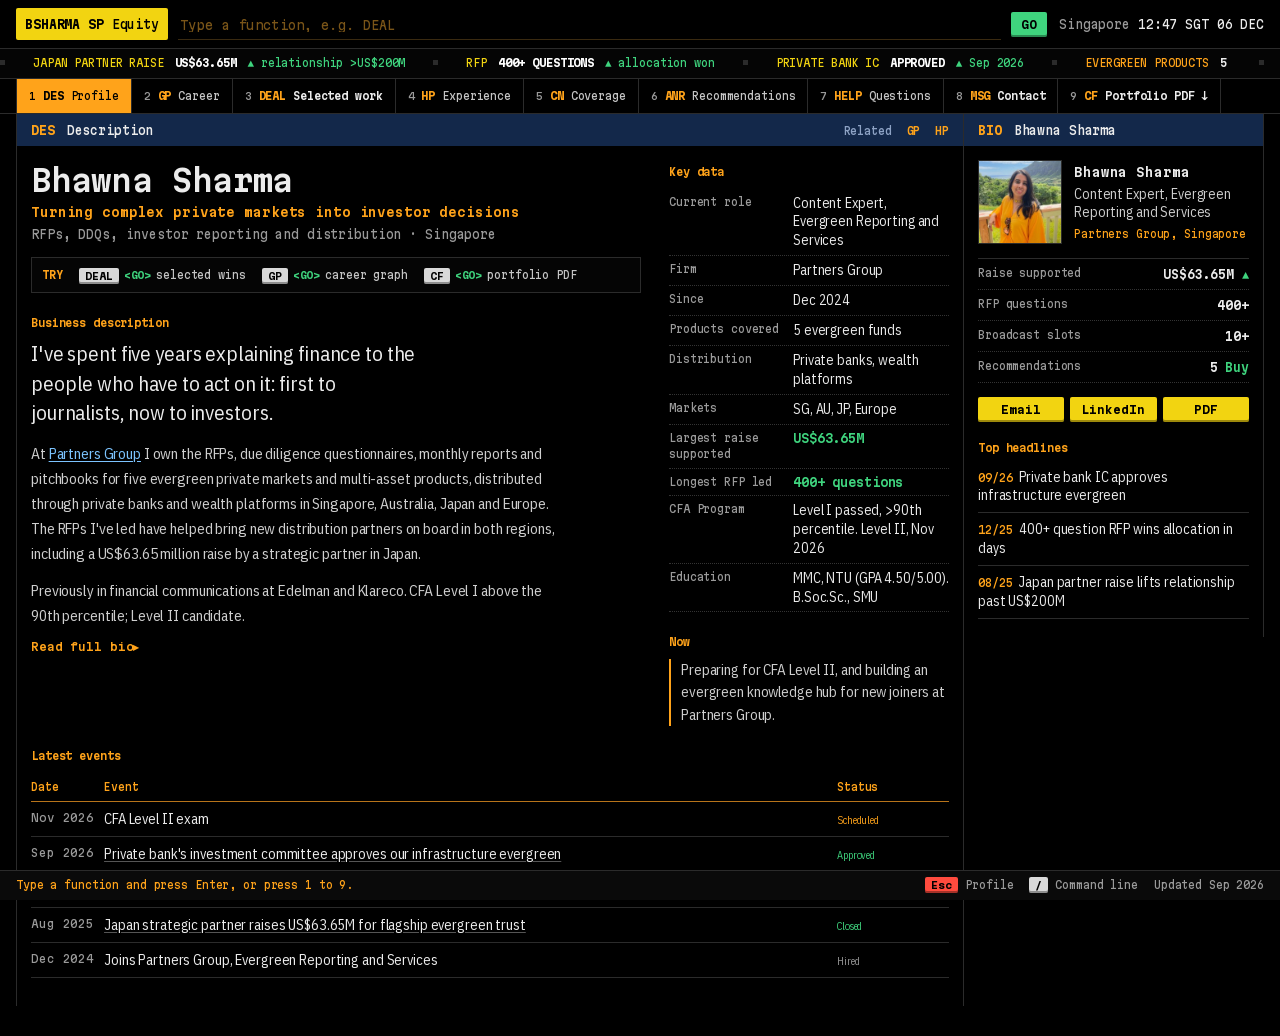
==== commit 23ac7428: "Outcome-led DES and DEAL, clearer nav labels, try keys, ticker ranking" ====
--- a/index.html
+++ b/index.html
@@ -3,13 +3,16 @@
 <head>
 <meta charset="utf-8">
 <meta name="viewport" content="width=device-width, initial-scale=1">
-<title>BSHARMA &lt;GO&gt; | Bhawna Sharma</title>
+<title>Bhawna Sharma | Private Markets Content &amp; Investor Communications, Singapore</title>
 <meta name="description" content="Bhawna Sharma, private markets content and investor communications in Singapore. RFPs, due diligence questionnaires and investor reporting for evergreen funds, with a background in financial PR.">
+<meta name="robots" content="index, follow, max-image-preview:large">
+<meta name="author" content="Bhawna Sharma">
 <link rel="canonical" href="https://bhawna98.github.io/">
 <meta name="theme-color" content="#000000">
 <meta name="color-scheme" content="dark">
 <meta property="og:type" content="profile">
-<meta property="og:title" content="BSHARMA &lt;GO&gt; | Bhawna Sharma">
+<meta property="og:site_name" content="Bhawna Sharma">
+<meta property="og:title" content="Bhawna Sharma | Private Markets Content &amp; Investor Communications">
 <meta property="og:description" content="Private markets content and investor communications, Singapore. RFPs, DDQs and reporting for evergreen funds.">
 <meta property="og:url" content="https://bhawna98.github.io/">
 <meta property="og:image" content="https://bhawna98.github.io/assets/img/og-image.png">
@@ -20,9 +23,14 @@
 <link rel="preload" href="assets/fonts/martianmono.woff2" as="font" type="font/woff2" crossorigin>
 <link rel="stylesheet" href="assets/css/terminal.css">
 <script>document.documentElement.classList.add("js")</script>
+<script src="assets/js/analytics.js" async></script>
 <script type="application/ld+json">
 {
   "@context": "https://schema.org",
+  "@type": "ProfilePage",
+  "url": "https://bhawna98.github.io/",
+  "dateModified": "2026-10-31",
+  "mainEntity": {
   "@type": "Person",
   "name": "Bhawna Sharma",
   "jobTitle": "Content Expert, Evergreen Reporting and Services",
@@ -37,6 +45,7 @@
     {"@type": "CollegeOrUniversity", "name": "Nanyang Technological University"},
     {"@type": "CollegeOrUniversity", "name": "Singapore Management University"}
   ]
+  }
 }
 </script>
 </head>
@@ -57,29 +66,28 @@
 
 <div class="tape" aria-hidden="true">
   <div class="tape-track">
-    <span>RFP RESPONSE <b>400+</b> questions <em class="up">allocation won</em></span>
-    <span>JAPAN PARTNER RAISE <b>US$63.65M</b> <em class="up">&#9650; relationship &gt;US$200M</em></span>
-    <span>PRIVATE BANK IC <b>APPROVED</b> <em class="up">&#9650; Sep 2026</em></span>
-    <span>EVERGREEN PRODUCTS COVERED <b>5</b></span>
-    <span>CRM MIGRATION <b>13,000+</b> contacts</span>
-    <span>LINKEDIN VIDEO ENGAGEMENT <b>10.18%</b> <em class="up">&#9650; vs 2&ndash;6% benchmark</em></span>
+    <span class="hl">JAPAN PARTNER RAISE <b>US$63.65M</b> <em class="up">&#9650; relationship &gt;US$200M</em></span>
+    <span class="hl">RFP <b>400+ QUESTIONS</b> <em class="up">&#9650; allocation won</em></span>
+    <span class="hl">PRIVATE BANK IC <b>APPROVED</b> <em class="up">&#9650; Sep 2026</em></span>
+    <span>EVERGREEN PRODUCTS <b>5</b></span>
+    <span>CRM CONTACTS MIGRATED <b>13,000+</b></span>
     <span>BROADCAST INTERVIEWS <b>10+</b> Bloomberg, CNBC, CNA</span>
     <span>CFA LEVEL I <b>&gt;90th pct</b> <em class="flat">Level II Nov 2026</em></span>
-    <span>REPORT DRAFTS TO SIGN-OFF <b>&le;4</b></span>
+    <span>LINKEDIN VIDEO ENGAGEMENT <b>10.18%</b> <em class="up">&#9650; vs 2&ndash;6% benchmark</em></span>
   </div>
 </div>
 
 <nav class="fkeys" aria-label="Functions">
   <ol>
-    <li><a href="#DES"><kbd>1</kbd><b>DES</b> Profile</a></li>
-    <li><a href="#GP"><kbd>2</kbd><b>GP</b> Career graph</a></li>
-    <li><a href="#DEAL"><kbd>3</kbd><b>DEAL</b> Selected work</a></li>
-    <li><a href="#HP"><kbd>4</kbd><b>HP</b> History</a></li>
-    <li><a href="#CN"><kbd>5</kbd><b>CN</b> Coverage</a></li>
-    <li><a href="#ANR"><kbd>6</kbd><b>ANR</b> Recommendations</a></li>
-    <li><a href="#HELP"><kbd>7</kbd><b>HELP</b> Questions</a></li>
-    <li><a href="#MSG"><kbd>8</kbd><b>MSG</b> Contact</a></li>
-    <li><a href="#CF"><kbd>9</kbd><b>CF</b> Download</a></li>
+    <li><a href="#DES" class="fk"><kbd>1</kbd><b>DES</b> <span>Profile</span></a></li>
+    <li><a href="#GP" class="fk"><kbd>2</kbd><b>GP</b> <span>Career</span></a></li>
+    <li><a href="#DEAL" class="fk pri"><kbd>3</kbd><b>DEAL</b> <span>Selected work</span></a></li>
+    <li><a href="#HP" class="fk"><kbd>4</kbd><b>HP</b> <span>Experience</span></a></li>
+    <li><a href="#CN" class="fk"><kbd>5</kbd><b>CN</b> <span>Coverage</span></a></li>
+    <li><a href="#ANR" class="fk"><kbd>6</kbd><b>ANR</b> <span>Recommendations</span></a></li>
+    <li><a href="#HELP" class="fk"><kbd>7</kbd><b>HELP</b> <span>Questions</span></a></li>
+    <li><a href="#MSG" class="fk pri"><kbd>8</kbd><b>MSG</b> <span>Contact</span></a></li>
+    <li><a href="#CF" class="fk pri"><kbd>9</kbd><b>CF</b> <span>Portfolio PDF &darr;</span></a></li>
   </ol>
 </nav>
 </div>
@@ -92,15 +100,25 @@
     <h2 class="bar" id="t-des"><b>DES</b> Description <span class="rel">Related <a href="#GP">GP</a> <a href="#HP">HP</a></span></h2>
     <div class="des">
       <div class="des-main">
-        <p class="name">Bhawna Sharma</p>
-        <p class="role">Private markets content and investor communications, Singapore</p>
+        <h1 class="name">Bhawna Sharma</h1>
+        <p class="role">Turning complex private markets into investor decisions</p>
+        <p class="sub">RFPs, DDQs, investor reporting and distribution &middot; Singapore</p>
+        <ul class="try" aria-label="Try a function">
+          <li><a href="#DEAL" data-try="DEAL"><kbd class="k">DEAL</kbd><span class="go-k">&lt;GO&gt;</span> selected wins</a></li>
+          <li><a href="#GP" data-try="GP"><kbd class="k">GP</kbd><span class="go-k">&lt;GO&gt;</span> career graph</a></li>
+          <li><a href="#CF" data-try="CF"><kbd class="k">CF</kbd><span class="go-k">&lt;GO&gt;</span> portfolio PDF</a></li>
+        </ul>
         <h3 class="lbl">Business description</h3>
         <p class="lede">I've spent five years explaining finance to the people who have to act on it: first to journalists, now to investors.</p>
         <div class="prose">
-          <p>The part I love is the moment a complicated fund finally makes sense to the person reading about it, and a 400-question questionnaire turns into a clear yes.</p>
           <p>At <a href="https://www.partnersgroup.com" rel="noopener">Partners Group</a> I own the RFPs, due diligence questionnaires, monthly reports and pitchbooks for five evergreen private markets and multi-asset products, distributed through private banks and wealth platforms in Singapore, Australia, Japan and Europe. The RFPs I've led have helped bring new distribution partners on board in both regions, including a US$63.65 million raise by a strategic partner in Japan.</p>
-          <p>Before that I worked in financial communications at Edelman and Klareco, where I ran media programmes for asset managers, REITs and listed companies, and I completed a master's in media and communication at NTU. I passed CFA Level I above the 90th percentile on my first attempt and sit Level II in November 2026.</p>
-          <p>Outside work you'll find me reading, watching English cinema, or hunting for a new place to try in Singapore.</p>
+          <p>Previously in financial communications at Edelman and Klareco. CFA Level I above the 90th percentile; Level II candidate.</p>
+          <details class="more">
+            <summary>Read full bio</summary>
+            <p>The part I love is the moment a complicated fund finally makes sense to the person reading about it, and a 400-question questionnaire turns into a clear yes.</p>
+            <p>Before that I worked in financial communications at Edelman and Klareco, where I ran media programmes for asset managers, REITs and listed companies, and I completed a master's in media and communication at NTU. I passed CFA Level I above the 90th percentile on my first attempt and sit Level II in November 2026.</p>
+            <p>Outside work you'll find me reading, watching English cinema, or hunting for a new place to try in Singapore.</p>
+          </details>
         </div>
       </div>
       <div class="des-side">
@@ -136,8 +154,9 @@
 
   <!-- GP -->
   <section class="fn" id="GP" aria-labelledby="t-gp" tabindex="-1">
-    <h2 class="bar" id="t-gp"><b>GP</b> Career graph, Aug 2016 to date <span class="rel">Related <a href="#HP">HP</a> <a href="#DEAL">DEAL</a></span></h2>
-    <p class="intro">Ten years in one line: from reporting financial news, to getting clients into it, to writing the documents investors allocate on. Flags mark the events in the table below.</p>
+    <h2 class="bar" id="t-gp"><b>GP</b> Career, Aug 2016 to date <span class="rel">Related <a href="#HP">HP</a> <a href="#DEAL">DEAL</a></span></h2>
+    <p class="intro">Ten years in one line: from reporting financial news, to getting clients into it, to writing the documents investors allocate on. Flags mark the events in the table below. Move across the chart to read any month; select a bar to open it in HP.</p>
+    <div class="gp-read" id="gp-read" aria-live="polite" hidden></div>
     <div class="chart-wrap">
       <svg class="gp" viewBox="0 0 960 330" role="img" aria-labelledby="gp-title gp-desc">
         <title id="gp-title">Career timeline, 2016 to 2026</title>
@@ -158,47 +177,47 @@
         </g>
         <!-- event flag poles sit behind the bars -->
         <g class="flags">
-          <g><line x1="550.0" y1="196" x2="550.0" y2="30"/><rect x="550.0" y="30" width="15" height="16"/><text x="557.5" y="42">1</text></g>
-          <g><line x1="623.4" y1="196" x2="623.4" y2="30"/><rect x="623.4" y="30" width="15" height="16"/><text x="630.9" y="42">2</text></g>
-          <g><line x1="630.0" y1="196" x2="630.0" y2="54"/><rect x="630.0" y="54" width="15" height="16"/><text x="637.5" y="66">3</text></g>
-          <g><line x1="756.6" y1="196" x2="756.6" y2="30"/><rect x="756.6" y="30" width="15" height="16"/><text x="764.1" y="42">4</text></g>
-          <g><line x1="843.4" y1="246" x2="843.4" y2="30"/><rect x="843.4" y="30" width="15" height="16"/><text x="850.9" y="42">5</text></g>
-          <g><line x1="870.0" y1="246" x2="870.0" y2="54"/><rect x="870.0" y="54" width="15" height="16"/><text x="877.5" y="66">6</text></g>
-          <g><line x1="930.0" y1="246" x2="930.0" y2="30"/><rect x="930.0" y="30" width="15" height="16"/><text x="937.5" y="42">7</text></g>
-          <g class="next"><line x1="943.4" y1="146" x2="943.4" y2="54"/><rect x="943.4" y="54" width="15" height="16"/><text x="950.9" y="66">8</text></g>
+          <g class="flag" data-flag="1" tabindex="0"><line x1="550.0" y1="196" x2="550.0" y2="30"/><rect x="550.0" y="30" width="15" height="16"/><text x="557.5" y="42">1</text></g>
+          <g class="flag" data-flag="2" tabindex="0"><line x1="623.4" y1="196" x2="623.4" y2="30"/><rect x="623.4" y="30" width="15" height="16"/><text x="630.9" y="42">2</text></g>
+          <g class="flag" data-flag="3" tabindex="0"><line x1="630.0" y1="196" x2="630.0" y2="54"/><rect x="630.0" y="54" width="15" height="16"/><text x="637.5" y="66">3</text></g>
+          <g class="flag" data-flag="4" tabindex="0"><line x1="756.6" y1="196" x2="756.6" y2="30"/><rect x="756.6" y="30" width="15" height="16"/><text x="764.1" y="42">4</text></g>
+          <g class="flag" data-flag="5" tabindex="0"><line x1="843.4" y1="246" x2="843.4" y2="30"/><rect x="843.4" y="30" width="15" height="16"/><text x="850.9" y="42">5</text></g>
+          <g class="flag" data-flag="6" tabindex="0"><line x1="870.0" y1="246" x2="870.0" y2="54"/><rect x="870.0" y="54" width="15" height="16"/><text x="877.5" y="66">6</text></g>
+          <g class="flag" data-flag="7" tabindex="0"><line x1="930.0" y1="246" x2="930.0" y2="30"/><rect x="930.0" y="30" width="15" height="16"/><text x="937.5" y="42">7</text></g>
+          <g class="flag next" data-flag="8" tabindex="0"><line x1="943.4" y1="146" x2="943.4" y2="54"/><rect x="943.4" y="54" width="15" height="16"/><text x="950.9" y="66">8</text></g>
         </g>
         <!-- bars -->
         <g class="b study">
-          <rect x="120.0" y="96" width="353.4" height="24"/><text x="128.0" y="112">SMU, B.Soc.Sc. Politics, Law and Economics</text>
-          <rect x="680.0" y="96" width="113.4" height="24"/><text x="688.0" y="112">NTU, MMC</text>
+          <g class="item" tabindex="0" data-hp="hp-smu"><rect x="120.0" y="96" width="353.4" height="24"/><text x="128.0" y="112">SMU, B.Soc.Sc. Politics, Law and Economics</text></g>
+          <g class="item" tabindex="0" data-hp="hp-ntu"><rect x="680.0" y="96" width="113.4" height="24"/><text x="688.0" y="112">NTU, MMC</text></g>
         </g>
         <g class="b cfa">
-          <rect x="700.0" y="146" width="233.4" height="24"/><text x="708.0" y="162">CFA Program, Level I passed</text>
-          <rect class="future" x="933.4" y="146" width="13.3" height="24"/>
+          <g class="item" tabindex="0" data-org="CFA Institute" data-pos="CFA Program, Level I passed above the 90th percentile" data-d="Nov 2023 &ndash; Nov 2026"><rect x="700.0" y="146" width="233.4" height="24"/><text x="708.0" y="162">CFA Program, Level I passed</text><rect class="future" x="933.4" y="146" width="13.3" height="24"/></g>
         </g>
         <g class="b comms">
-          <rect x="506.7" y="196" width="51.3" height="24"/><text x="506.7" y="189" class="above">Klareco</text>
-          <rect x="560.0" y="196" width="120.0" height="24"/><text x="568.0" y="212">Edelman</text>
-          <rect x="746.7" y="196" width="20.0" height="24"/><text x="746.7" y="189" class="above">Moody's</text>
+          <g class="item" tabindex="0" data-hp="hp-klareco"><rect x="506.7" y="196" width="51.3" height="24"/><text x="506.7" y="189" class="above">Klareco</text></g>
+          <g class="item" tabindex="0" data-hp="hp-edelman"><rect x="560.0" y="196" width="120.0" height="24"/><text x="568.0" y="212">Edelman</text></g>
+          <g class="item" tabindex="0" data-hp="hp-moodys"><rect x="746.7" y="196" width="20.0" height="24"/><text x="746.7" y="189" class="above">Moody's</text></g>
         </g>
         <g class="b pm">
-          <rect x="786.7" y="246" width="146.7" height="24"/><text x="794.7" y="262">Partners Group</text>
+          <g class="item" tabindex="0" data-hp="hp-pg"><rect x="786.7" y="246" width="146.7" height="24"/><text x="794.7" y="262">Partners Group</text></g>
         </g>
         <line class="now" x1="933.4" y1="80" x2="933.4" y2="292"/><text class="now-lbl" x="933.4" y="76">now</text>
+        <g class="xhair" aria-hidden="true"><line x1="0" y1="56" x2="0" y2="292"/><rect x="-30" y="298" width="60" height="18"/><text x="0" y="311"></text></g>
       </svg>
     </div>
     <p class="swipe">Swipe the chart to see earlier years.</p>
     <table class="grid legend">
       <thead><tr><th scope="col">Flag</th><th scope="col">Date</th><th scope="col">Event</th></tr></thead>
       <tbody>
-        <tr><td class="f">1</td><td class="d">Dec 2021</td><td>Seven placements for a dormitory operator on International Migrants Day, including Straits Times and CNA</td></tr>
-        <tr><td class="f">2</td><td class="d">Nov 2022</td><td>First Bloomberg TV interview for Principal Asset Management's Head of Asian Fixed Income</td></tr>
-        <tr><td class="f">3</td><td class="d">Dec 2022</td><td>Wall Street Journal coverage for the same programme</td></tr>
-        <tr><td class="f">4</td><td class="d">2024</td><td>Moody's LinkedIn video series: 10.18% engagement, 8.62% click-through</td></tr>
-        <tr><td class="f">5</td><td class="d">Aug 2025</td><td>US$63.65M raise by a strategic partner in Japan</td></tr>
-        <tr><td class="f">6</td><td class="d">Dec 2025</td><td>400+ question RFP; allocation won within days</td></tr>
-        <tr><td class="f">7</td><td class="d">Sep 2026</td><td>Investment committee approval from a leading Asian private bank</td></tr>
-        <tr><td class="f next">8</td><td class="d">Nov 2026</td><td>CFA Level II (scheduled)</td></tr>
+        <tr data-flag="1"><td class="f">1</td><td class="d">Dec 2021</td><td>Seven placements for a dormitory operator on International Migrants Day, including Straits Times and CNA</td></tr>
+        <tr data-flag="2"><td class="f">2</td><td class="d">Nov 2022</td><td>First Bloomberg TV interview for Principal Asset Management's Head of Asian Fixed Income</td></tr>
+        <tr data-flag="3"><td class="f">3</td><td class="d">Dec 2022</td><td>Wall Street Journal coverage for the same programme</td></tr>
+        <tr data-flag="4"><td class="f">4</td><td class="d">2024</td><td>Moody's LinkedIn video series: 10.18% engagement, 8.62% click-through</td></tr>
+        <tr data-flag="5"><td class="f">5</td><td class="d">Aug 2025</td><td>US$63.65M raise by a strategic partner in Japan</td></tr>
+        <tr data-flag="6"><td class="f">6</td><td class="d">Dec 2025</td><td>400+ question RFP; allocation won within days</td></tr>
+        <tr data-flag="7"><td class="f">7</td><td class="d">Sep 2026</td><td>Investment committee approval from a leading Asian private bank</td></tr>
+        <tr data-flag="8"><td class="f next">8</td><td class="d">Nov 2026</td><td>CFA Level II (scheduled)</td></tr>
       </tbody>
     </table>
   </section>
@@ -207,6 +226,12 @@
   <section class="fn" id="DEAL" aria-labelledby="t-deal" tabindex="-1">
     <h2 class="bar" id="t-deal"><b>DEAL</b> Selected work <span class="rel">Related <a href="#ANR">ANR</a> <a href="#CN">CN</a></span></h2>
     <p class="intro">Select a row for the full story. Client names are withheld; quotations from internal emails are reproduced with names removed.</p>
+    <ul class="tiles" aria-label="Headline outcomes">
+      <li><a href="#deal-jp"><span class="tk">Japan strategic partner</span><span class="tv">US$63.65M</span><span class="tt">Raise into the flagship evergreen trust, supported by my RFP. Relationship now &gt;US$200M.</span><span class="tc">View case &#9656;</span></a></li>
+      <li><a href="#deal-rfp"><span class="tk">Multi-strategy RFP</span><span class="tv">400+ Qs</span><span class="tt">Led the response for a leading Spanish bank. Allocation won within days.</span><span class="tc">View case &#9656;</span></a></li>
+      <li><a href="#deal-ic"><span class="tk">Infrastructure evergreen</span><span class="tv">IC approved</span><span class="tt">Led the DDQ for a leading Asian private bank. Approved Sep 2026.</span><span class="tc">View case &#9656;</span></a></li>
+      <li><a href="#deal-media"><span class="tk">Asia media programme</span><span class="tv">10+ broadcast</span><span class="tt">Prepared a first-time spokesperson for Bloomberg and CNBC; WSJ coverage followed.</span><span class="tc">View case &#9656;</span></a></li>
+    </ul>
     <div class="dlog" role="list">
       <div class="dhead" aria-hidden="true"><span>Date</span><span>Counterparty</span><span>Mandate</span><span>Size</span><span>Outcome</span></div>
 
@@ -273,29 +298,29 @@
 
   <!-- HP -->
   <section class="fn" id="HP" aria-labelledby="t-hp" tabindex="-1">
-    <h2 class="bar" id="t-hp"><b>HP</b> History <span class="rel">Related <a href="#GP">GP</a></span></h2>
+    <h2 class="bar" id="t-hp"><b>HP</b> Experience <span class="rel">Related <a href="#GP">GP</a></span></h2>
     <div class="hist">
-      <details class="hrow" open>
+      <details class="hrow" id="hp-pg" open>
         <summary><span class="d">Dec 2024 &ndash; now</span><span class="pos">Content Expert, Evergreen Reporting and Services</span><span class="org">Partners Group</span></summary>
         <p>Own RFPs, DDQs, monthly reports and pitchbooks for five evergreen products. Mentor junior colleagues, maintain the team's documentation and am building a knowledge hub for new joiners. Adopted Upslide for monthly pitchbooks and worked with two internal teams to automate manual reporting steps in under a week.</p>
       </details>
-      <details class="hrow">
+      <details class="hrow" id="hp-moodys">
         <summary><span class="d">Jun &ndash; Aug 2024</span><span class="pos">Marketing Intern, Compliance and Third-Party Risk</span><span class="org">Moody's</span></summary>
         <p>Ran the content campaign for a fireside video series from messaging to post-launch analysis, co-wrote two insight articles, and built an APAC PR pitchbook from scratch.</p>
       </details>
-      <details class="hrow">
+      <details class="hrow" id="hp-ntu">
         <summary><span class="d">Aug 2023 &ndash; Dec 2024</span><span class="pos">Master of Media and Communication</span><span class="org">Nanyang Technological University</span></summary>
         <p>GPA 4.50/5.00. Enrolled in the CFA Program in the same year; passed Level I above the 90th percentile.</p>
       </details>
-      <details class="hrow">
+      <details class="hrow" id="hp-edelman">
         <summary><span class="d">Feb 2022 &ndash; Jul 2023</span><span class="pos">Client Executive</span><span class="org">Edelman Singapore</span></summary>
         <p>Day-to-day lead on financial services and public sector accounts, including Principal Asset Management, IMDA and Standard Chartered. My creative brief for one account was used in office-wide training as the example to follow.</p>
       </details>
-      <details class="hrow">
+      <details class="hrow" id="hp-klareco">
         <summary><span class="d">Jun 2021 &ndash; Jan 2022</span><span class="pos">Executive, Financial Communications</span><span class="org">Klareco Communications</span></summary>
         <p>Media monitoring, announcements and media relations across eight accounts including Parkway Life REIT, Sembcorp Marine, Cambridge Associates and Centurion, plus research for new-business pitches.</p>
       </details>
-      <details class="hrow">
+      <details class="hrow" id="hp-smu">
         <summary><span class="d">Aug 2016 &ndash; Jan 2021</span><span class="pos">B.Soc.Sc. in Politics, Law and Economics</span><span class="org">Singapore Management University</span></summary>
         <p>Internships at CNBC (five published articles on CNBC.com), Temasek International on the Temasek Review, and Yara Asia.</p>
       </details>
@@ -402,11 +427,17 @@
   <section class="fn" id="MSG" aria-labelledby="t-msg" tabindex="-1">
     <h2 class="bar" id="t-msg"><b>MSG</b> Contact <span class="rel">Related <a href="#CF">CF</a></span></h2>
     <div class="msg">
-      <form class="compose" id="compose" action="mailto:bhawna98@hotmail.com" method="get" enctype="text/plain">
-        <div class="field"><span class="fl">To</span><span class="fv">Bhawna Sharma &lt;bhawna98@hotmail.com&gt;</span></div>
-        <div class="field"><label class="fl" for="m-subj">Subject</label><input id="m-subj" name="subject" type="text" value="Hello from your portfolio"></div>
-        <div class="field area"><label class="fl" for="m-body">Message</label><textarea id="m-body" name="body" rows="6"></textarea></div>
-        <div class="send"><button class="key go wide" type="submit">Send</button><span class="hint">Opens your email app with this message ready to send.</span></div>
+      <!-- Messages are relayed to Bhawna's inbox by Web3Forms. The access key is public by design: it can only send to her. -->
+      <form class="compose" id="compose" action="https://api.web3forms.com/submit" method="post">
+        <input type="hidden" name="access_key" value="761ae6f6-6766-41b0-900d-f7e1c6fb86bb">
+        <input type="hidden" name="from_name" value="Portfolio contact form">
+        <input type="checkbox" name="botcheck" class="trap" tabindex="-1" autocomplete="off" aria-hidden="true">
+        <div class="field"><span class="fl">To</span><span class="fv">Bhawna Sharma</span></div>
+        <div class="field"><label class="fl" for="m-name">Name</label><input id="m-name" name="name" type="text" autocomplete="name" required maxlength="120"></div>
+        <div class="field"><label class="fl" for="m-from">Email</label><input id="m-from" name="email" type="email" autocomplete="email" required maxlength="200"></div>
+        <div class="field"><label class="fl" for="m-subj">Subject</label><input id="m-subj" name="subject" type="text" value="Hello from your portfolio" maxlength="200"></div>
+        <div class="field area"><label class="fl" for="m-body">Message</label><textarea id="m-body" name="message" rows="6" required maxlength="5000"></textarea></div>
+        <div class="send"><button class="key go wide" type="submit">Send</button><span class="hint" id="m-hint" aria-live="polite">Goes straight to Bhawna's inbox. Your email is used only to reply.</span></div>
       </form>
       <dl class="kv direct">
         <div><dt>Email</dt><dd><a href="mailto:bhawna98@hotmail.com">bhawna98@hotmail.com</a></dd></div>
@@ -419,7 +450,7 @@
 
   <!-- CF -->
   <section class="fn" id="CF" aria-labelledby="t-cf" tabindex="-1">
-    <h2 class="bar" id="t-cf"><b>CF</b> Download <span class="rel">Related <a href="#MSG">MSG</a></span></h2>
+    <h2 class="bar" id="t-cf"><b>CF</b> Portfolio PDF <span class="rel">Related <a href="#MSG">MSG</a></span></h2>
     <table class="grid files">
       <thead><tr><th scope="col">Filed</th><th scope="col">Document</th><th scope="col">Format</th><th scope="col"><span class="sr">Action</span></th></tr></thead>
       <tbody>
--- a/assets/css/terminal.css
+++ b/assets/css/terminal.css
@@ -34,7 +34,7 @@
 }
 a { color: inherit; }
 p { margin: 0; }
-h2, h3, h4 { margin: 0; font-weight: 500; }
+h1, h2, h3, h4 { margin: 0; font-weight: 500; }
 ::selection { background: var(--amber); color: var(--black); }
 :focus-visible { outline: 2px solid var(--key); outline-offset: 1px; }
 
@@ -100,6 +100,8 @@
 .tape b { color: var(--text); font-weight: 600; margin: 0 4px; }
 .tape em { font-style: normal; }
 .tape .flat { color: var(--muted); }
+.tape .hl { color: var(--key); }
+.tape .hl b { color: #FFFFFF; font-weight: 700; }
 @keyframes tape { to { transform: translateX(-50%); } }
 
 /* ---------- function menu ---------- */
@@ -114,9 +116,11 @@
 .fkeys li:first-child a { border-left: 1px solid var(--rule); }
 .fkeys kbd { font: 500 10px var(--mono); color: var(--muted); }
 .fkeys b { color: var(--amber); font-weight: 700; }
+.fkeys a span { color: #C4C4C4; }
+.fkeys a.pri span { color: var(--text); font-weight: 600; }
 .fkeys a:hover { background: #111; color: var(--text); }
 .fkeys a[aria-current="page"] { background: var(--amber); color: var(--black); }
-.fkeys a[aria-current="page"] b, .fkeys a[aria-current="page"] kbd { color: var(--black); }
+.fkeys a[aria-current="page"] b, .fkeys a[aria-current="page"] kbd, .fkeys a[aria-current="page"] span { color: var(--black); }
 
 /* ---------- desk: main screen + BIO card ---------- */
 .desk {
@@ -152,7 +156,21 @@
 /* ---------- DES ---------- */
 .des { display: grid; grid-template-columns: minmax(0, 1fr) 280px; gap: 0 28px; padding: 18px 14px 0; }
 .name { font: 600 30px/1.1 var(--mono); letter-spacing: -0.03em; color: var(--text); }
-.role { color: var(--amber); margin-top: 6px; }
+.role { color: var(--amber); margin-top: 6px; font-size: 13px; font-weight: 600; }
+.sub { color: var(--muted); margin-top: 2px; }
+.try { display: flex; flex-wrap: wrap; gap: 6px 16px; list-style: none; margin: 14px 0 0; padding: 8px 10px; border: 1px solid var(--rule); background: #050505; }
+.try::before { content: "TRY"; color: var(--amber); font-weight: 700; font-size: 10.5px; align-self: center; }
+.try a { display: inline-flex; align-items: center; gap: 5px; color: #C4C4C4; text-decoration: none; font-size: 11px; }
+.try a:hover { color: var(--text); }
+.try a:hover kbd.k { background: var(--amber); }
+.try .go-k { color: var(--up); font-weight: 700; font-size: 10px; }
+.prose .more { margin-top: .8em; }
+.prose .more > summary { cursor: pointer; color: var(--amber); font: 600 11px var(--mono); list-style: none; width: max-content; }
+.prose .more > summary::-webkit-details-marker { display: none; }
+.prose .more > summary::after { content: " \25B8"; display: inline-block; transition: transform .15s; }
+.prose .more[open] > summary::after { transform: rotate(90deg); }
+.prose .more[open] > summary { margin-bottom: .8em; }
+.prose .more > p + p { margin-top: .8em; }
 .lede { font: 400 21px/1.4 var(--sans); color: var(--text); max-width: 36ch; margin-bottom: 14px; }
 .prose { font: 400 15.5px/1.6 var(--sans); color: #CFCFCF; max-width: 66ch; }
 .prose p + p { margin-top: .8em; }
@@ -207,11 +225,56 @@
 .gp .flags .next text { fill: var(--key); }
 .gp .now { stroke: var(--up); stroke-dasharray: 1 3; }
 .gp .now-lbl { fill: var(--up); font-size: 10px; text-anchor: end; }
+
+/* GP interaction: crosshair, highlight, readout strip (Bloomberg-style data line) */
+.gp .item, .gp .flag { cursor: default; transition: opacity .15s; }
+.gp .item[role=link] { cursor: pointer; }
+.gp .item:focus, .gp .flag:focus { outline: none; }
+.gp.hovering .item:not(.hot), .gp.hovering .flag:not(.hot) { opacity: .28; }
+.gp .item.hot rect:not(.future) { stroke: var(--text); stroke-width: 1; }
+.gp .item:focus-visible rect:not(.future), .gp .flag:focus-visible rect { stroke: var(--key); stroke-width: 2; }
+.gp .flag.hot line { stroke: var(--key); stroke-dasharray: none; }
+.gp .xhair { display: none; pointer-events: none; }
+.gp.hovering .xhair { display: inline; }
+.chart-wrap:focus:not(:focus-visible) { outline: none; }
+.gp .xhair line { stroke: var(--amber); stroke-width: 1; }
+.gp .xhair rect { fill: var(--amber); }
+.gp .xhair text { fill: var(--black); font-size: 10px; font-weight: 700; text-anchor: middle; }
+.legend tr.hot { background: var(--navy); }
+.legend tr[data-flag] { transition: background .15s; }
+
+.gp-read { margin: 10px 14px 0; border: 1px solid var(--rule); background: #050505; font-size: 11px; }
+.gp-read.live { border-color: var(--amber-dim); }
+.gp-read .gr-date { display: flex; justify-content: space-between; gap: 10px; padding: 5px 10px; background: var(--navy); }
+.gp-read .gr-date b { color: var(--amber); font-weight: 600; letter-spacing: .02em; }
+.gp-read .gr-hint { color: var(--muted); }
+.gp-read dl { display: grid; grid-template-columns: repeat(4, minmax(0, 1fr)); margin: 0; }
+.gp-read dl div { padding: 6px 10px; border-right: 1px solid var(--rule); min-width: 0; }
+.gp-read dl div:last-child { border-right: 0; }
+.gp-read dt { color: var(--amber); font-size: 10px; }
+.gp-read dd { margin: 2px 0 0; font: 400 13.5px/1.3 var(--sans); color: var(--text); height: 2.6em; overflow: hidden; display: -webkit-box; -webkit-line-clamp: 2; -webkit-box-orient: vertical; }
+.gp-read dd b { font-weight: 600; }
+.gp-read .off dd { color: #555; }
+.gp-read .gr-study dt { color: #8FB0DE; }
+.gp-read .gr-cfa dt { color: #7E9CC9; }
+.gp-read .gr-flag { padding: 5px 10px; border-top: 1px solid var(--rule); font: 400 13.5px/1.3 var(--sans); height: calc(1.3em + 10px); overflow: hidden; white-space: nowrap; text-overflow: ellipsis; }
+.gp-read .gr-flag.off { color: #555; }
+.gp-read .gr-flag.off i { background: #333; color: var(--muted); }
+.gp-read .gr-flag i { font: 700 10px var(--mono); font-style: normal; background: var(--key); color: var(--black); padding: 1px 5px; margin-right: 8px; }
 .legend td.f { width: 1%; color: var(--key); font-weight: 700; font-size: 10px; }
 .legend td.f.next { color: var(--muted); }
 
 /* ---------- DEAL log ---------- */
 .dlog { margin: 16px 14px 0; }
+/* DEAL headline tiles: the four outcomes worth clicking */
+.tiles { display: grid; grid-template-columns: repeat(4, minmax(0, 1fr)); gap: 8px; list-style: none; margin: 4px 14px 18px; padding: 0; }
+.tiles a { display: flex; flex-direction: column; height: 100%; padding: 10px 12px; border: 1px solid var(--rule); border-top: 2px solid var(--amber); background: #070707; text-decoration: none; color: var(--text); }
+.tiles a:hover { background: var(--navy); border-color: var(--amber-dim); border-top-color: var(--amber); }
+.tiles .tk { color: var(--amber); font-size: 10.5px; font-weight: 600; text-transform: uppercase; }
+.tiles .tv { color: var(--up); font: 700 22px/1.2 var(--mono); letter-spacing: -0.03em; margin: 6px 0 4px; }
+.tiles .tt { font: 400 14px/1.35 var(--sans); color: #CFCFCF; flex: 1; }
+.tiles .tc { margin-top: 10px; color: var(--key); font-size: 10.5px; font-weight: 700; }
+
 .dhead, .drow > summary {
   display: grid; grid-template-columns: 6.5em minmax(0, 1.3fr) minmax(0, 1.5fr) 9.5em minmax(0, 1fr);
   gap: 12px; align-items: baseline;
@@ -308,6 +371,10 @@
 .send { display: flex; align-items: center; gap: 14px; padding: 12px; flex-wrap: wrap; }
 .key.wide { padding: 9px 22px; }
 .hint { color: var(--muted); font: 400 13.5px var(--sans); }
+.hint.ok { color: var(--up); }
+.hint.err { color: var(--down); }
+.send button:disabled { opacity: .6; cursor: progress; }
+.trap { position: absolute; left: -9999px; width: 1px; height: 1px; opacity: 0; }
 .direct > div { grid-template-columns: 6.5em 1fr; }
 
 /* ---------- BIO card ---------- */
@@ -377,6 +444,12 @@
   .news a, .news .plain { grid-column: 1 / -1; }
   .news .ty { display: none; }
   .swipe { display: block; }
+  .gp-read dl { grid-template-columns: repeat(2, minmax(0, 1fr)); }
+  .gp-read dl div:nth-child(2) { border-right: 0; }
+  .gp-read dl div:nth-child(-n+2) { border-bottom: 1px solid var(--rule); }
+  .gp-read .gr-hint { display: none; }
+  .tiles { grid-template-columns: repeat(2, minmax(0, 1fr)); }
+  .gp-read .gr-flag { height: calc(2.6em + 10px); white-space: normal; }
   .card { display: block; }
   .clock span { display: none; }
   .keys .upd { display: none; }
@@ -390,6 +463,8 @@
   .fkeys ol { padding: 0; }
   .name { font-size: 24px; }
   .lede { font-size: 19px; }
+  .tiles .tv { font-size: 17px; }
+  .tiles { margin: 4px 12px 16px; }
   .consensus { grid-template-columns: 1fr; gap: 12px; }
   .recs { grid-template-columns: 1fr; }
   .grid td:not(.d):not(.f):not(.r) { font-size: 14px; }
@@ -402,6 +477,7 @@
   .tape { overflow-x: auto; }
   .booted .screen .fn.on { animation: none; }
   .drow .oc::before { transition: none; }
+  .gp .item, .gp .flag, .legend tr[data-flag], .prose .more > summary::after { transition: none; }
 }
 
 @media print {
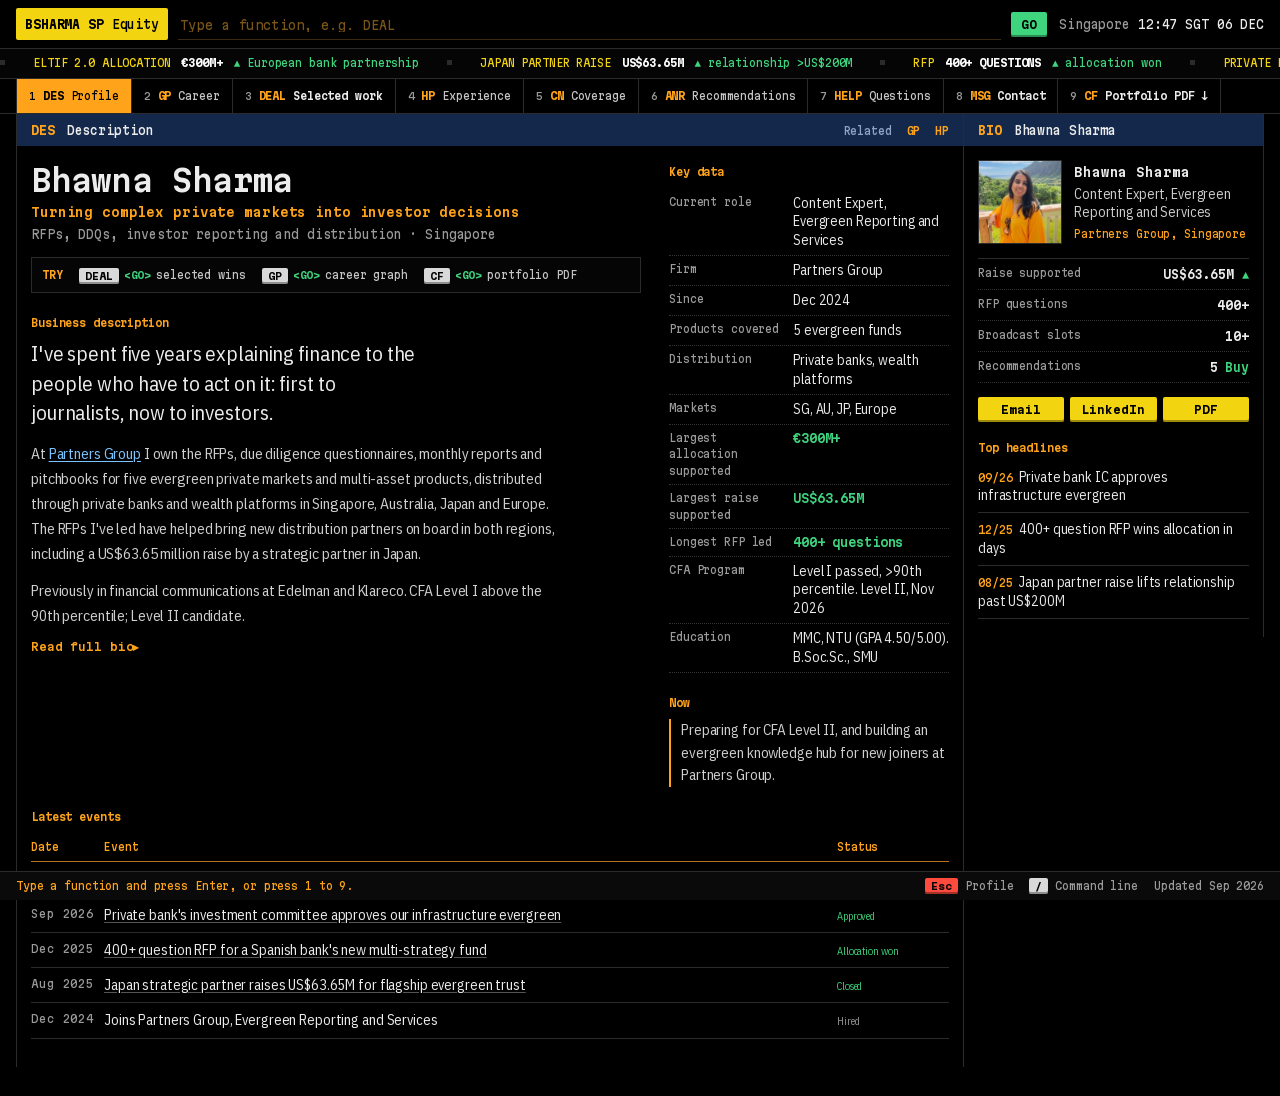
==== commit 891cb80c: "Add ELTIF 2.0 allocation case" ====
--- a/index.html
+++ b/index.html
@@ -7,6 +7,7 @@
 <meta name="description" content="Bhawna Sharma, private markets content and investor communications in Singapore. RFPs, due diligence questionnaires and investor reporting for evergreen funds, with a background in financial PR.">
 <meta name="robots" content="index, follow, max-image-preview:large">
 <meta name="author" content="Bhawna Sharma">
+<meta name="google-site-verification" content="1WAk-52xn8DIxN7ac_Zoavf_-YwuaPOuX5MS2WLnIsQ">
 <link rel="canonical" href="https://bhawna98.github.io/">
 <meta name="theme-color" content="#000000">
 <meta name="color-scheme" content="dark">
@@ -66,6 +67,7 @@
 
 <div class="tape" aria-hidden="true">
   <div class="tape-track">
+    <span class="hl">ELTIF 2.0 ALLOCATION <b>&euro;300M+</b> <em class="up">&#9650; European bank partnership</em></span>
     <span class="hl">JAPAN PARTNER RAISE <b>US$63.65M</b> <em class="up">&#9650; relationship &gt;US$200M</em></span>
     <span class="hl">RFP <b>400+ QUESTIONS</b> <em class="up">&#9650; allocation won</em></span>
     <span class="hl">PRIVATE BANK IC <b>APPROVED</b> <em class="up">&#9650; Sep 2026</em></span>
@@ -130,6 +132,7 @@
           <div><dt>Products covered</dt><dd>5 evergreen funds</dd></div>
           <div><dt>Distribution</dt><dd>Private banks, wealth platforms</dd></div>
           <div><dt>Markets</dt><dd>SG, AU, JP, Europe</dd></div>
+          <div><dt>Largest allocation supported</dt><dd class="num">&euro;300M+</dd></div>
           <div><dt>Largest raise supported</dt><dd class="num">US$63.65M</dd></div>
           <div><dt>Longest RFP led</dt><dd class="num">400+ questions</dd></div>
           <div><dt>CFA Program</dt><dd>Level I passed, &gt;90th percentile. Level II, Nov 2026</dd></div>
@@ -227,13 +230,21 @@
     <h2 class="bar" id="t-deal"><b>DEAL</b> Selected work <span class="rel">Related <a href="#ANR">ANR</a> <a href="#CN">CN</a></span></h2>
     <p class="intro">Select a row for the full story. Client names are withheld; quotations from internal emails are reproduced with names removed.</p>
     <ul class="tiles" aria-label="Headline outcomes">
+      <li><a href="#deal-eltif"><span class="tk">European bank partnership</span><span class="tv">&euro;300M+</span><span class="tt">Supported the RFP and selection process for an allocation to an ELTIF 2.0 evergreen fund.</span><span class="tc">View case &#9656;</span></a></li>
       <li><a href="#deal-jp"><span class="tk">Japan strategic partner</span><span class="tv">US$63.65M</span><span class="tt">Raise into the flagship evergreen trust, supported by my RFP. Relationship now &gt;US$200M.</span><span class="tc">View case &#9656;</span></a></li>
       <li><a href="#deal-rfp"><span class="tk">Multi-strategy RFP</span><span class="tv">400+ Qs</span><span class="tt">Led the response for a leading Spanish bank. Allocation won within days.</span><span class="tc">View case &#9656;</span></a></li>
       <li><a href="#deal-ic"><span class="tk">Infrastructure evergreen</span><span class="tv">IC approved</span><span class="tt">Led the DDQ for a leading Asian private bank. Approved Sep 2026.</span><span class="tc">View case &#9656;</span></a></li>
-      <li><a href="#deal-media"><span class="tk">Asia media programme</span><span class="tv">10+ broadcast</span><span class="tt">Prepared a first-time spokesperson for Bloomberg and CNBC; WSJ coverage followed.</span><span class="tc">View case &#9656;</span></a></li>
-    </ul>
+</ul>
     <div class="dlog" role="list">
       <div class="dhead" aria-hidden="true"><span>Date</span><span>Counterparty</span><span>Mandate</span><span>Size</span><span>Outcome</span></div>
+
+      <details class="drow" id="deal-eltif" role="listitem">
+        <summary><span class="d">&mdash;</span><span class="cp">Leading European bank's asset manager</span><span class="md">RFP and selection, ELTIF 2.0 evergreen</span><span class="sz num">&euro;300M+</span><span class="oc up">Allocation</span></summary>
+        <div class="dbody">
+          <h3>&euro;300M+ allocation to an ELTIF 2.0 evergreen fund</h3>
+          <p>Supported RFP and selection process for &euro;300M+ allocation to an ELTIF 2.0 evergreen private markets fund, structured in partnership with a leading European bank's asset management arm.</p>
+        </div>
+      </details>
 
       <details class="drow" id="deal-ic" role="listitem">
         <summary><span class="d">Sep 2026</span><span class="cp">Leading Asian private bank</span><span class="md">DDQ and data appendices, infrastructure evergreen</span><span class="sz">&mdash;</span><span class="oc up">IC approved</span></summary>
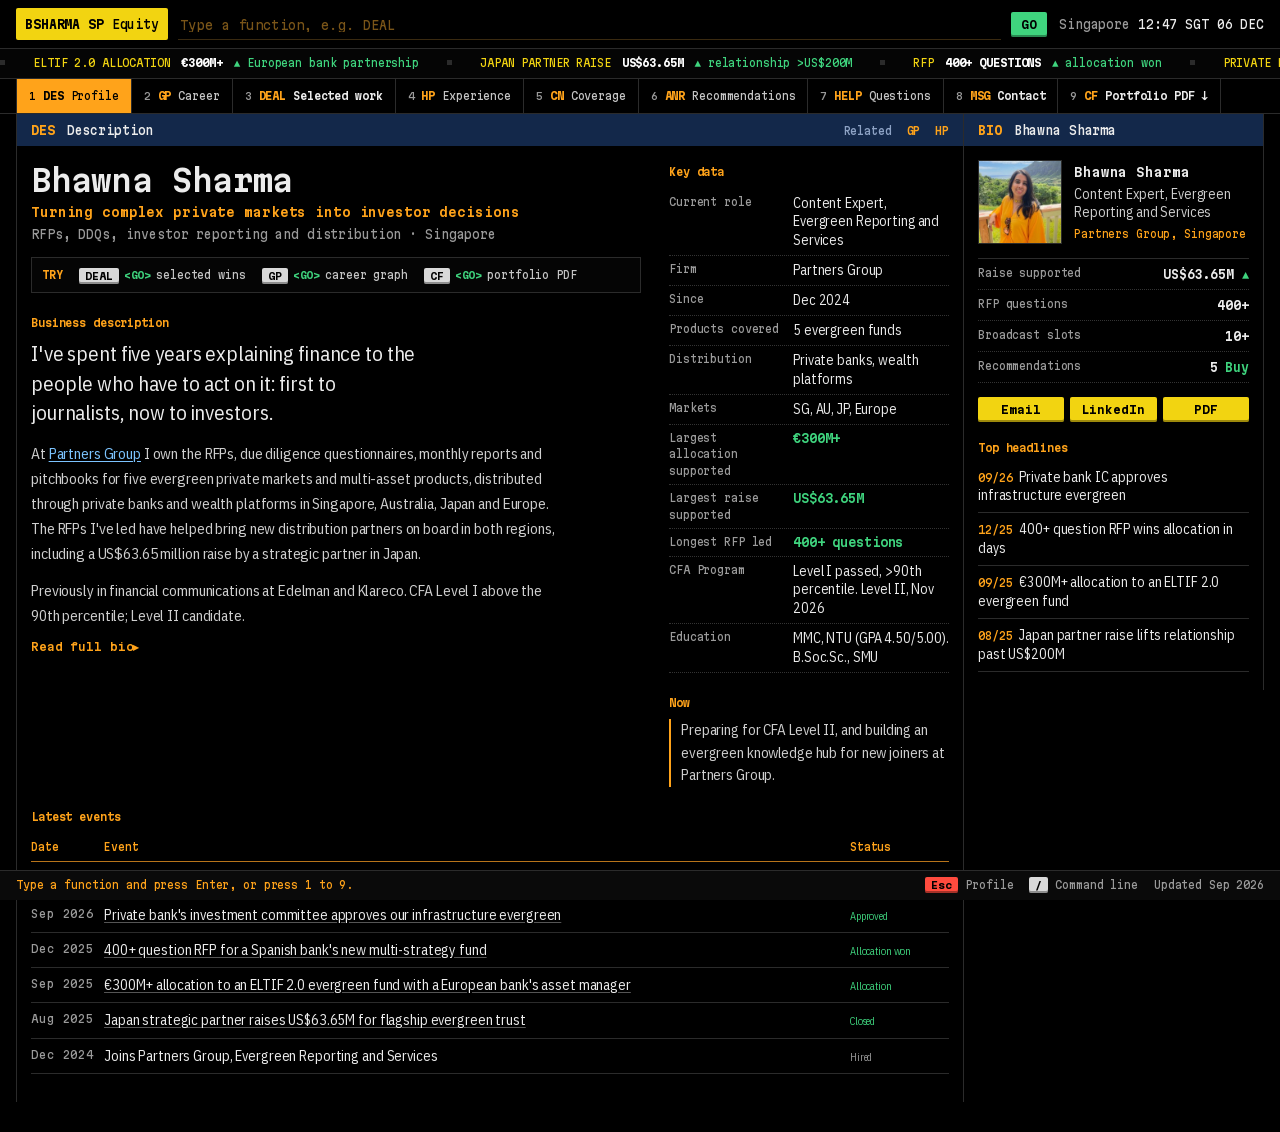
==== commit 58a5dc90: "Date ELTIF case Sep 2025; add to latest events and headlines" ====
--- a/index.html
+++ b/index.html
@@ -149,6 +149,7 @@
         <tr><td class="d">Nov 2026</td><td>CFA Level II exam</td><td><span class="tag flat">Scheduled</span></td></tr>
         <tr><td class="d">Sep 2026</td><td><a href="#deal-ic">Private bank's investment committee approves our infrastructure evergreen</a></td><td><span class="tag up">Approved</span></td></tr>
         <tr><td class="d">Dec 2025</td><td><a href="#deal-rfp">400+ question RFP for a Spanish bank's new multi-strategy fund</a></td><td><span class="tag up">Allocation won</span></td></tr>
+        <tr><td class="d">Sep 2025</td><td><a href="#deal-eltif">&euro;300M+ allocation to an ELTIF 2.0 evergreen fund with a European bank's asset manager</a></td><td><span class="tag up">Allocation</span></td></tr>
         <tr><td class="d">Aug 2025</td><td><a href="#deal-jp">Japan strategic partner raises US$63.65M for flagship evergreen trust</a></td><td><span class="tag up">Closed</span></td></tr>
         <tr><td class="d">Dec 2024</td><td>Joins Partners Group, Evergreen Reporting and Services</td><td><span class="tag">Hired</span></td></tr>
       </tbody>
@@ -238,14 +239,6 @@
     <div class="dlog" role="list">
       <div class="dhead" aria-hidden="true"><span>Date</span><span>Counterparty</span><span>Mandate</span><span>Size</span><span>Outcome</span></div>
 
-      <details class="drow" id="deal-eltif" role="listitem">
-        <summary><span class="d">&mdash;</span><span class="cp">Leading European bank's asset manager</span><span class="md">RFP and selection, ELTIF 2.0 evergreen</span><span class="sz num">&euro;300M+</span><span class="oc up">Allocation</span></summary>
-        <div class="dbody">
-          <h3>&euro;300M+ allocation to an ELTIF 2.0 evergreen fund</h3>
-          <p>Supported RFP and selection process for &euro;300M+ allocation to an ELTIF 2.0 evergreen private markets fund, structured in partnership with a leading European bank's asset management arm.</p>
-        </div>
-      </details>
-
       <details class="drow" id="deal-ic" role="listitem">
         <summary><span class="d">Sep 2026</span><span class="cp">Leading Asian private bank</span><span class="md">DDQ and data appendices, infrastructure evergreen</span><span class="sz">&mdash;</span><span class="oc up">IC approved</span></summary>
         <div class="dbody">
@@ -264,6 +257,14 @@
           <p>The questionnaire ran past 400 questions, several well beyond the standard ILPA DDQ, and its deadline collided with month-end reporting. I built a tracker that gave every question an owner, a status and a reviewer, so nothing stalled with experts across investments, product, legal and compliance, then worked through the weekend and several late nights to fold in every expert comment.</p>
           <blockquote><p>&ldquo;Bhawna put in an incredible amount of work (including working through the entire weekend and several late nights) to ensure all questions were answered and comments from SMEs incorporated. As a result of these efforts, [the bank] has already committed to including [the fund] as the 4th PG Evergreen in their upcoming fund.&rdquo;</p><footer>Head of Evergreen Reporting and Services, Partners Group</footer></blockquote>
           <blockquote><p>&ldquo;Again, just walking out of a meeting with [the bank] and they are already willing to include this&hellip; So THANK YOU again, this contributes to the business!!!&rdquo;</p><footer>Relationship Manager, Partners Group</footer></blockquote>
+        </div>
+      </details>
+
+      <details class="drow" id="deal-eltif" role="listitem">
+        <summary><span class="d">Sep 2025</span><span class="cp">Leading European bank's asset manager</span><span class="md">RFP and selection, ELTIF 2.0 evergreen</span><span class="sz num">&euro;300M+</span><span class="oc up">Allocation</span></summary>
+        <div class="dbody">
+          <h3>&euro;300M+ allocation to an ELTIF 2.0 evergreen fund</h3>
+          <p>Supported RFP and selection process for &euro;300M+ allocation to an ELTIF 2.0 evergreen private markets fund, structured in partnership with a leading European bank's asset management arm.</p>
         </div>
       </details>
 
@@ -498,6 +499,7 @@
   <ul class="heads">
     <li><a href="#deal-ic"><span class="d">09/26</span> Private bank IC approves infrastructure evergreen</a></li>
     <li><a href="#deal-rfp"><span class="d">12/25</span> 400+ question RFP wins allocation in days</a></li>
+    <li><a href="#deal-eltif"><span class="d">09/25</span> &euro;300M+ allocation to an ELTIF 2.0 evergreen fund</a></li>
     <li><a href="#deal-jp"><span class="d">08/25</span> Japan partner raise lifts relationship past US$200M</a></li>
   </ul>
 </aside>
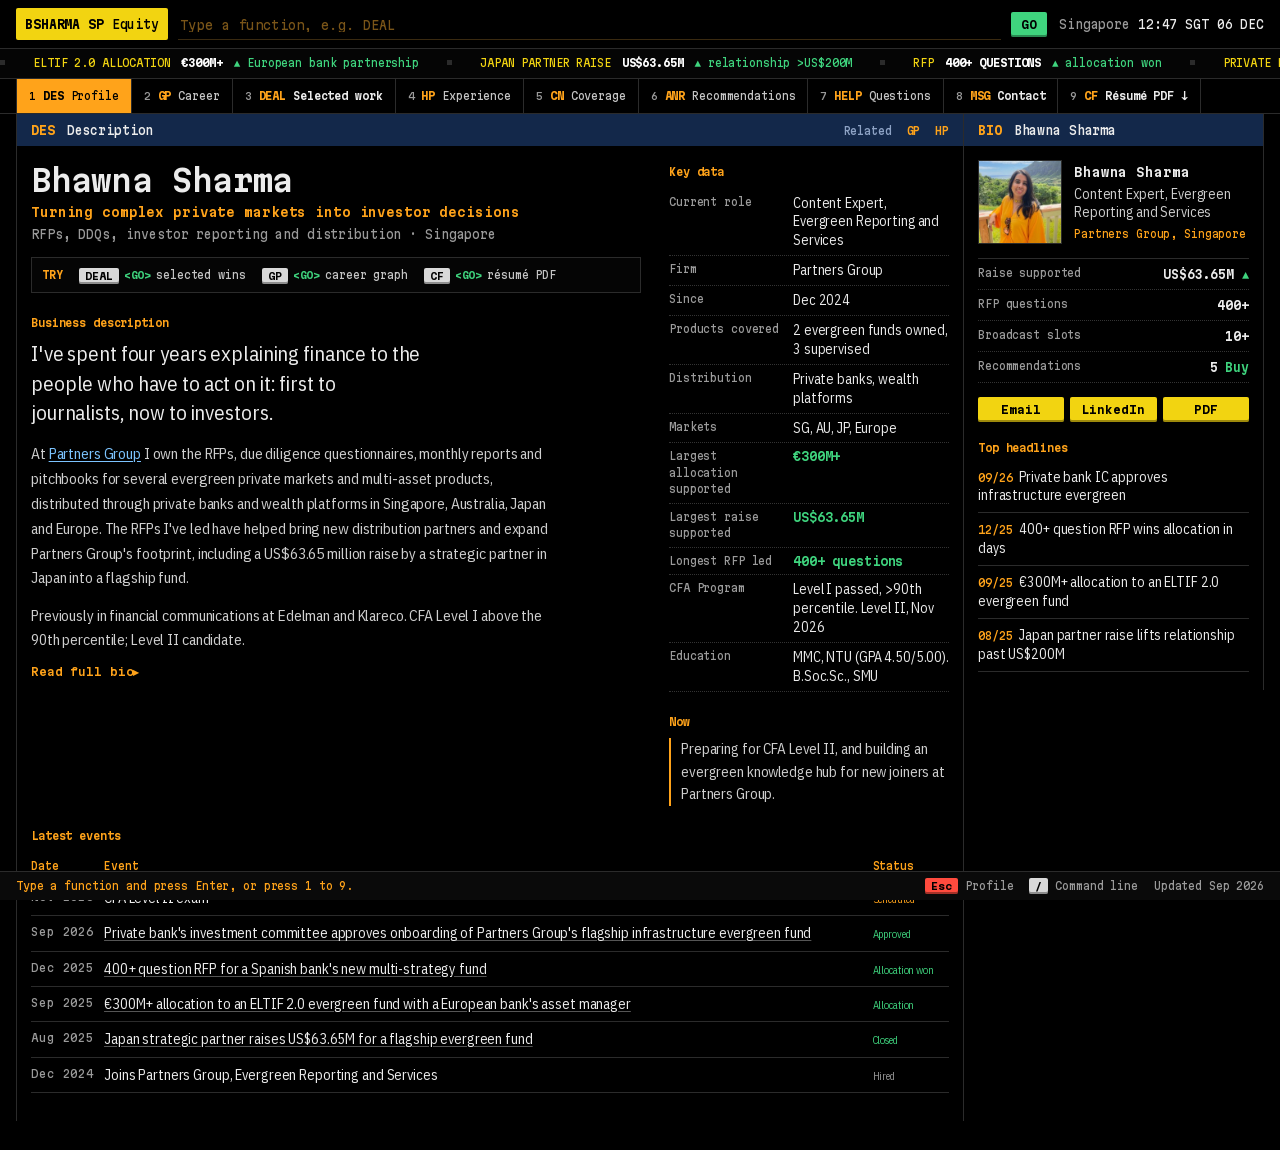
==== commit c01d99af: "Update copy, paraphrase RFP praise, link one-page résumé - Four years; owns 2 evergreen products and" ====
--- a/index.html
+++ b/index.html
@@ -89,7 +89,7 @@
     <li><a href="#ANR" class="fk"><kbd>6</kbd><b>ANR</b> <span>Recommendations</span></a></li>
     <li><a href="#HELP" class="fk"><kbd>7</kbd><b>HELP</b> <span>Questions</span></a></li>
     <li><a href="#MSG" class="fk pri"><kbd>8</kbd><b>MSG</b> <span>Contact</span></a></li>
-    <li><a href="#CF" class="fk pri"><kbd>9</kbd><b>CF</b> <span>Portfolio PDF &darr;</span></a></li>
+    <li><a href="#CF" class="fk pri"><kbd>9</kbd><b>CF</b> <span>R&eacute;sum&eacute; PDF &darr;</span></a></li>
   </ol>
 </nav>
 </div>
@@ -108,12 +108,12 @@
         <ul class="try" aria-label="Try a function">
           <li><a href="#DEAL" data-try="DEAL"><kbd class="k">DEAL</kbd><span class="go-k">&lt;GO&gt;</span> selected wins</a></li>
           <li><a href="#GP" data-try="GP"><kbd class="k">GP</kbd><span class="go-k">&lt;GO&gt;</span> career graph</a></li>
-          <li><a href="#CF" data-try="CF"><kbd class="k">CF</kbd><span class="go-k">&lt;GO&gt;</span> portfolio PDF</a></li>
+          <li><a href="#CF" data-try="CF"><kbd class="k">CF</kbd><span class="go-k">&lt;GO&gt;</span> r&eacute;sum&eacute; PDF</a></li>
         </ul>
         <h3 class="lbl">Business description</h3>
-        <p class="lede">I've spent five years explaining finance to the people who have to act on it: first to journalists, now to investors.</p>
+        <p class="lede">I've spent four years explaining finance to the people who have to act on it: first to journalists, now to investors.</p>
         <div class="prose">
-          <p>At <a href="https://www.partnersgroup.com" rel="noopener">Partners Group</a> I own the RFPs, due diligence questionnaires, monthly reports and pitchbooks for five evergreen private markets and multi-asset products, distributed through private banks and wealth platforms in Singapore, Australia, Japan and Europe. The RFPs I've led have helped bring new distribution partners on board in both regions, including a US$63.65 million raise by a strategic partner in Japan.</p>
+          <p>At <a href="https://www.partnersgroup.com" rel="noopener">Partners Group</a> I own the RFPs, due diligence questionnaires, monthly reports and pitchbooks for several evergreen private markets and multi-asset products, distributed through private banks and wealth platforms in Singapore, Australia, Japan and Europe. The RFPs I've led have helped bring new distribution partners and expand Partners Group's footprint, including a US$63.65 million raise by a strategic partner in Japan into a flagship fund.</p>
           <p>Previously in financial communications at Edelman and Klareco. CFA Level I above the 90th percentile; Level II candidate.</p>
           <details class="more">
             <summary>Read full bio</summary>
@@ -129,7 +129,7 @@
           <div><dt>Current role</dt><dd>Content Expert, Evergreen Reporting and Services</dd></div>
           <div><dt>Firm</dt><dd>Partners Group</dd></div>
           <div><dt>Since</dt><dd>Dec 2024</dd></div>
-          <div><dt>Products covered</dt><dd>5 evergreen funds</dd></div>
+          <div><dt>Products covered</dt><dd>2 evergreen funds owned, 3 supervised</dd></div>
           <div><dt>Distribution</dt><dd>Private banks, wealth platforms</dd></div>
           <div><dt>Markets</dt><dd>SG, AU, JP, Europe</dd></div>
           <div><dt>Largest allocation supported</dt><dd class="num">&euro;300M+</dd></div>
@@ -147,10 +147,10 @@
       <thead><tr><th scope="col">Date</th><th scope="col">Event</th><th scope="col">Status</th></tr></thead>
       <tbody>
         <tr><td class="d">Nov 2026</td><td>CFA Level II exam</td><td><span class="tag flat">Scheduled</span></td></tr>
-        <tr><td class="d">Sep 2026</td><td><a href="#deal-ic">Private bank's investment committee approves our infrastructure evergreen</a></td><td><span class="tag up">Approved</span></td></tr>
+        <tr><td class="d">Sep 2026</td><td><a href="#deal-ic">Private bank's investment committee approves onboarding of Partners Group's flagship infrastructure evergreen fund</a></td><td><span class="tag up">Approved</span></td></tr>
         <tr><td class="d">Dec 2025</td><td><a href="#deal-rfp">400+ question RFP for a Spanish bank's new multi-strategy fund</a></td><td><span class="tag up">Allocation won</span></td></tr>
         <tr><td class="d">Sep 2025</td><td><a href="#deal-eltif">&euro;300M+ allocation to an ELTIF 2.0 evergreen fund with a European bank's asset manager</a></td><td><span class="tag up">Allocation</span></td></tr>
-        <tr><td class="d">Aug 2025</td><td><a href="#deal-jp">Japan strategic partner raises US$63.65M for flagship evergreen trust</a></td><td><span class="tag up">Closed</span></td></tr>
+        <tr><td class="d">Aug 2025</td><td><a href="#deal-jp">Japan strategic partner raises US$63.65M for a flagship evergreen fund</a></td><td><span class="tag up">Closed</span></td></tr>
         <tr><td class="d">Dec 2024</td><td>Joins Partners Group, Evergreen Reporting and Services</td><td><span class="tag">Hired</span></td></tr>
       </tbody>
     </table>
@@ -232,7 +232,7 @@
     <p class="intro">Select a row for the full story. Client names are withheld; quotations from internal emails are reproduced with names removed.</p>
     <ul class="tiles" aria-label="Headline outcomes">
       <li><a href="#deal-eltif"><span class="tk">European bank partnership</span><span class="tv">&euro;300M+</span><span class="tt">Supported the RFP and selection process for an allocation to an ELTIF 2.0 evergreen fund.</span><span class="tc">View case &#9656;</span></a></li>
-      <li><a href="#deal-jp"><span class="tk">Japan strategic partner</span><span class="tv">US$63.65M</span><span class="tt">Raise into the flagship evergreen trust, supported by my RFP. Relationship now &gt;US$200M.</span><span class="tc">View case &#9656;</span></a></li>
+      <li><a href="#deal-jp"><span class="tk">Japan strategic partner</span><span class="tv">US$63.65M</span><span class="tt">Raise into the flagship evergreen fund, supported by my RFP. Relationship now &gt;US$200M.</span><span class="tc">View case &#9656;</span></a></li>
       <li><a href="#deal-rfp"><span class="tk">Multi-strategy RFP</span><span class="tv">400+ Qs</span><span class="tt">Led the response for a leading Spanish bank. Allocation won within days.</span><span class="tc">View case &#9656;</span></a></li>
       <li><a href="#deal-ic"><span class="tk">Infrastructure evergreen</span><span class="tv">IC approved</span><span class="tt">Led the DDQ for a leading Asian private bank. Approved Sep 2026.</span><span class="tc">View case &#9656;</span></a></li>
 </ul>
@@ -254,9 +254,9 @@
           <h3>A 400-question RFP, answered in time to win the allocation</h3>
           <p>A leading Spanish bank was building its market's first multi-strategy, open-ended private markets fund with Partners Group and needed our infrastructure evergreen through due diligence first. I ran the full response and submitted at 1am Singapore time. Within 24 hours the bank said it would include the fund, and within days it committed to it as the fourth Partners Group evergreen in its new fund.</p>
           <h4>How I ran it</h4>
-          <p>The questionnaire ran past 400 questions, several well beyond the standard ILPA DDQ, and its deadline collided with month-end reporting. I built a tracker that gave every question an owner, a status and a reviewer, so nothing stalled with experts across investments, product, legal and compliance, then worked through the weekend and several late nights to fold in every expert comment.</p>
-          <blockquote><p>&ldquo;Bhawna put in an incredible amount of work (including working through the entire weekend and several late nights) to ensure all questions were answered and comments from SMEs incorporated. As a result of these efforts, [the bank] has already committed to including [the fund] as the 4th PG Evergreen in their upcoming fund.&rdquo;</p><footer>Head of Evergreen Reporting and Services, Partners Group</footer></blockquote>
-          <blockquote><p>&ldquo;Again, just walking out of a meeting with [the bank] and they are already willing to include this&hellip; So THANK YOU again, this contributes to the business!!!&rdquo;</p><footer>Relationship Manager, Partners Group</footer></blockquote>
+          <p>The questionnaire ran past 400 questions, several well beyond the standard ILPA DDQ, and its deadline collided with month-end reporting. I built a tracker that gave every question an owner, a status and a reviewer, so nothing stalled with experts across investments, product, legal and compliance, and every expert comment was folded in before submission.</p>
+          <h4>What it led to</h4>
+          <p>My manager, the Head of Evergreen Reporting and Services, credited the response with the bank's decision to commit to the fund as the fourth Partners Group evergreen in its new vehicle. The relationship manager covering the bank reported straight from the client meeting that it was ready to include the fund, and called out the response's direct contribution to the business.</p>
         </div>
       </details>
 
@@ -269,10 +269,10 @@
       </details>
 
       <details class="drow" id="deal-jp" role="listitem">
-        <summary><span class="d">Aug 2025</span><span class="cp">Strategic distribution partner, Japan</span><span class="md">RFP, flagship evergreen trust</span><span class="sz num">US$63.65M</span><span class="oc up">Raised</span></summary>
+        <summary><span class="d">Aug 2025</span><span class="cp">Strategic distribution partner, Japan</span><span class="md">RFP, flagship evergreen fund</span><span class="sz num">US$63.65M</span><span class="oc up">Raised</span></summary>
         <div class="dbody">
           <h3>US$63.65 million from a strategic distribution partner</h3>
-          <p>One of Partners Group's strategic partners in Japan, a securities joint venture of two global banks, raised a second round for our flagship evergreen trust through its Japan feeder. I led the RFP behind the conversion. The raise took the relationship above US$200 million, and senior leadership recognised it as deepening a global strategic partnership.</p>
+          <p>One of Partners Group's strategic partners in Japan, a securities joint venture of two global banks, raised a second round for our flagship evergreen fund through its Japan feeder. I led the RFP behind the conversion. The raise took the relationship above US$200 million, and senior leadership recognised it as deepening a global strategic partnership.</p>
           <blockquote><p>&ldquo;With the new subscription, this pushes the [partner] relationships above US$200m in size with plans for further fund raises in 2026, deepening the strategic partnership we have together with [the partner's parent bank] globally.&rdquo;</p><footer>Then Head of Hong Kong office, Partners Group</footer></blockquote>
         </div>
       </details>
@@ -299,7 +299,7 @@
     <table class="grid">
       <thead><tr><th scope="col">Date</th><th scope="col">Activity</th><th scope="col" class="r">Figure</th></tr></thead>
       <tbody>
-        <tr><td class="d">2025&ndash;26</td><td>Monthly reporting for five evergreen products; complex reports signed off in four drafts or fewer</td><td class="r num">&le;4 drafts</td></tr>
+        <tr><td class="d">2025&ndash;26</td><td>Monthly reporting for two evergreen products, and supervision of three more; complex reports signed off in four drafts or fewer</td><td class="r num">&le;4 drafts</td></tr>
         <tr><td class="d">2025</td><td>Migration of client contacts to a new CRM platform</td><td class="r num">13,000+</td></tr>
         <tr><td class="d">2024</td><td>LinkedIn video campaign at Moody's, against a 2&ndash;6% benchmark</td><td class="r num">10.18% eng.<br>8.62% CTR</td></tr>
         <tr><td class="d">2022</td><td>Account lead on assets for the Singapore Media Festival</td><td class="r num">20+</td></tr>
@@ -314,7 +314,7 @@
     <div class="hist">
       <details class="hrow" id="hp-pg" open>
         <summary><span class="d">Dec 2024 &ndash; now</span><span class="pos">Content Expert, Evergreen Reporting and Services</span><span class="org">Partners Group</span></summary>
-        <p>Own RFPs, DDQs, monthly reports and pitchbooks for five evergreen products. Mentor junior colleagues, maintain the team's documentation and am building a knowledge hub for new joiners. Adopted Upslide for monthly pitchbooks and worked with two internal teams to automate manual reporting steps in under a week.</p>
+        <p>Own RFPs, DDQs, monthly reports and pitchbooks for two evergreen products and supervise the same work for three more. Mentor junior colleagues, maintain the team's documentation and am building a knowledge hub for new joiners. Adopted Upslide for monthly pitchbooks and worked with two internal teams to automate manual reporting steps in under a week.</p>
       </details>
       <details class="hrow" id="hp-moodys">
         <summary><span class="d">Jun &ndash; Aug 2024</span><span class="pos">Marketing Intern, Compliance and Third-Party Risk</span><span class="org">Moody's</span></summary>
@@ -462,11 +462,11 @@
 
   <!-- CF -->
   <section class="fn" id="CF" aria-labelledby="t-cf" tabindex="-1">
-    <h2 class="bar" id="t-cf"><b>CF</b> Portfolio PDF <span class="rel">Related <a href="#MSG">MSG</a></span></h2>
+    <h2 class="bar" id="t-cf"><b>CF</b> R&eacute;sum&eacute; PDF <span class="rel">Related <a href="#MSG">MSG</a></span></h2>
     <table class="grid files">
       <thead><tr><th scope="col">Filed</th><th scope="col">Document</th><th scope="col">Format</th><th scope="col"><span class="sr">Action</span></th></tr></thead>
       <tbody>
-        <tr><td class="d">Sep 2026</td><td>Portfolio, two pages, for emails and applications</td><td>PDF</td><td class="r"><a class="key yellow" href="Bhawna-Sharma-Portfolio.pdf" download>Download</a></td></tr>
+        <tr><td class="d">Nov 2026</td><td>R&eacute;sum&eacute;, one page</td><td>PDF</td><td class="r"><a class="key yellow" href="Bhawna-Sharma-Resume.pdf" download>Download</a></td></tr>
         <tr><td class="d">Current</td><td>LinkedIn profile</td><td>Web</td><td class="r"><a class="key yellow" href="https://www.linkedin.com/in/bhawnasharma1505" rel="noopener">Open</a></td></tr>
       </tbody>
     </table>
@@ -493,7 +493,7 @@
   <ul class="actions">
     <li><a class="key yellow" href="mailto:bhawna98@hotmail.com">Email</a></li>
     <li><a class="key yellow" href="https://www.linkedin.com/in/bhawnasharma1505" rel="noopener">LinkedIn</a></li>
-    <li><a class="key yellow" href="Bhawna-Sharma-Portfolio.pdf" download>PDF</a></li>
+    <li><a class="key yellow" href="Bhawna-Sharma-Resume.pdf" download>PDF</a></li>
   </ul>
   <h3 class="lbl">Top headlines</h3>
   <ul class="heads">
